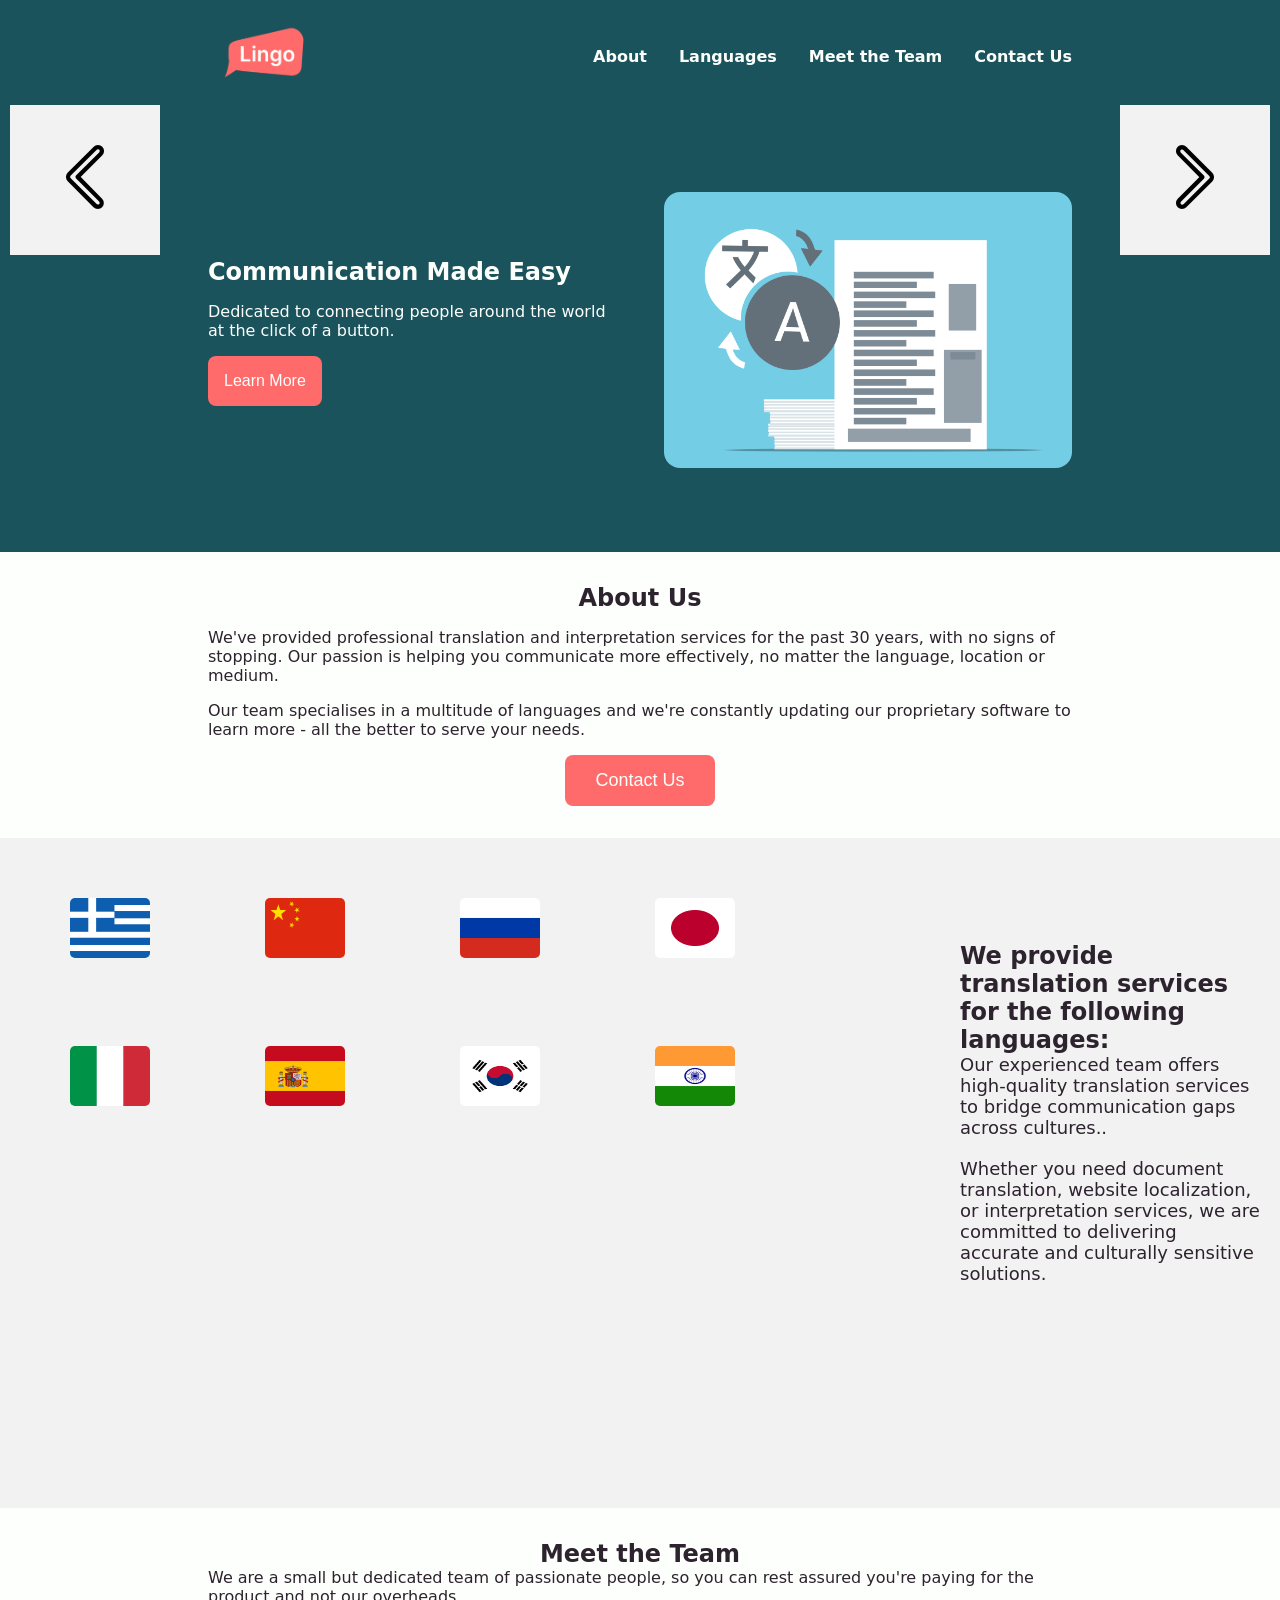
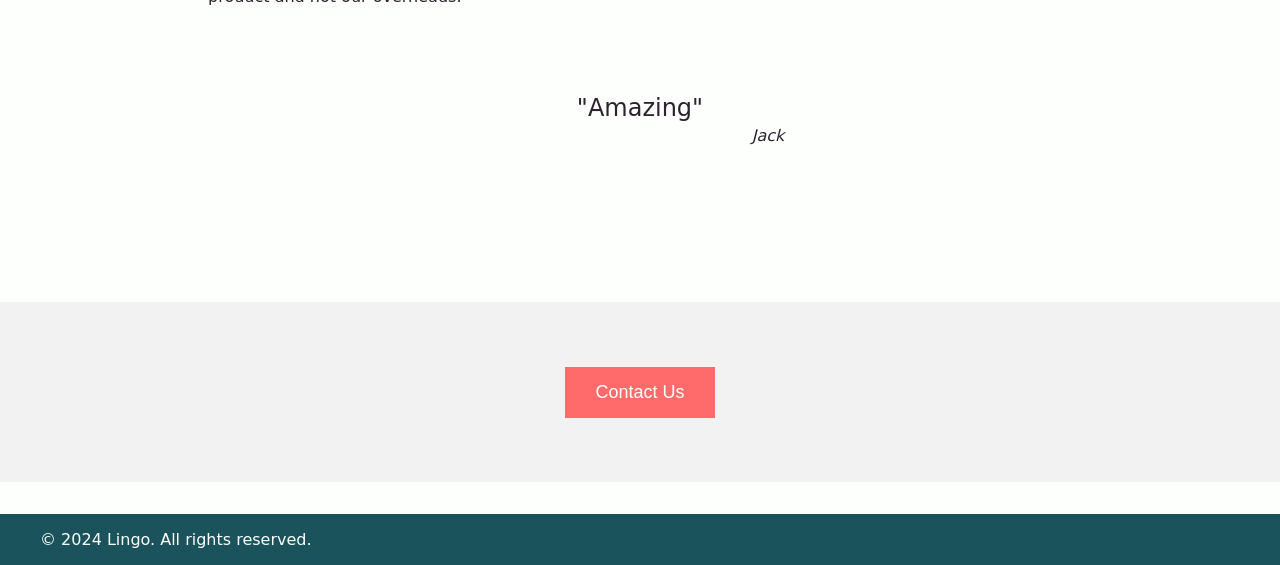
==== index.html @ baa0d7fd "Merge branch 'main' into PhoenixBranch" ====
<!DOCTYPE html>
<html lang="en">

<head>
    <meta charset="UTF-8">
    <meta name="viewport" content="width=device-width, initial-scale=1.0">
    <title>Lingo Translation Agency</title>
    <link rel="stylesheet" href="style.css">
    <link rel="icon" href="assets/favicon.ico">
    <!-- <link href="https://cdn.jsdelivr.net/npm/bootstrap@5.3.2/dist/css/bootstrap.min.css" rel="stylesheet" integrity="sha384-T3c6CoIi6uLrA9TneNEoa7RxnatzjcDSCmG1MXxSR1GAsXEV/Dwwykc2MPK8M2HN" crossorigin="anonymous"> -->
</head>

<body>
    <header class="green-bg">
        <div class="wrapper flex-row center space-between width-lg gap-sm">
            <h1><a href="#"><img src="assets/4.png" alt="Lingo Agency Logo" class="img-sm" aria-label="Home" /></a></h1>
            <nav class="flex row">
                <ul id="main-nav" class="flex-row gap-md" aria-expanded="false">
                    <li><a class="nav-link" href="#about">About</a></li>
                    <li><a class="nav-link" href="#langs">Languages</a></li>
                    <li><a class="nav-link" href="#team">Meet the Team</a></li>
                    <li><a class="nav-link" href="#contact">Contact Us</a></li>
                </ul>        
                <button id="nav-btn" class="btn square-btn" aria-label="Open/close navigation">
                    <span></span>
                    <span></span>
                    <span></span>
                </button>
            </nav>
        </div>
    </header>
    <main class="stack-lg">
        <section class="hero green-bg" id="hero">
            <div class="wrapper grid-row center width-lg gap-lg">
                <div class="col-one stack-md">
                    <h2>Communication Made Easy</h2>
                    <p class="width-sm">Dedicated to connecting people around the world at the click of a button.</p>
                    <button class="btn"><a href="#about">Learn More</a></button>
                </div>
                <div class="col-two">
                    <img src="assets/hero.jpg" alt="" class="width-sm" />
                </div>
            </div>
        </section>
        <section class="white-bg" id="about">
            <div class="wrapper center width-md stack-md">
                <h2 class="center-text">About Us</h2>
                <p>We've provided professional translation and interpretation services for the past 30 years, with no signs of stopping. Our passion is helping you communicate more effectively, no matter the language, location or medium.</p>
                <p>Our team specialises in a multitude of languages and we're constantly updating our proprietary software to learn more - all the better to serve your needs.</p>
                <button class="btn" id="contact-btn"><a href="#contact">Contact Us</a></button>
            </div>
        </section>
        <section id="langs" class="lgreen-bg">
            <div class= "flag-container">
                
                <div class="grid-container">
                    <figure class="grid-item">
                      <img src="assets/greece-flag-square-small.jpg" alt="Greek Flag" class="gallery_img">
                   
                    </figure>
              
                    <figure class="grid-item">
                      <img src="assets/china-flag-small.png" alt="Chinese Flag" class="gallery_img">
                     
                    </figure>
              
                    <figure class="grid-item">
                      <img src="assets/russia-flag-square-small.png" alt="Russian Flag" class="gallery_img">
                     
                    </figure>
              
                    <figure class="grid-item">
                      <img src="assets/japan-flag-square-small.jpg" alt="Japanese Flag" class="gallery_img">
                   
                    </figure>
              
                    <figure class="grid-item">
                      <img src="assets/italy-flag-square-small.jpg" alt="Italian Flag" class="gallery_img">
                      
                    </figure>
              
                    <figure class="grid-item">
                      <img src="assets/spain-flag-square-small.jpg" alt="Spanish Flag" class="gallery_img">
                     
                    </figure>
              
                    <figure class="grid-item">
                      <img src="assets/south-korea-flag-square-small.jpg" alt="South Korean Flag" class="gallery_img">
                  
                    </figure>
              
                    <figure class="grid-item">
                      <img src="assets/india-flag-square-small.jpg" alt="Indian Flag" class="gallery_img">
                     
                    </figure>
                  </div>
                  
                </div>
                <div class="header-text">
                    <h1>We provide translation services for the following languages:</h1>
                    <p class="gallery-text">Our experienced team offers high-quality translation services to bridge communication gaps across cultures..</p>
                    <p class="gallery-text"> Whether you need document translation, website localization, or interpretation services, we are committed to delivering accurate and culturally sensitive solutions.</p>
                  </div>
        </section>
        <section>
            <div class="wrapper center">
                <h2 class="center-text">Meet the Team</h2>
                <p>We are a small but dedicated team of passionate people, so you can rest assured you're paying for the product and not our overheads.</p>
                <div class="team-grid">
                    <div class="team-grid-item"></div>
                    <div class="team-grid-item"></div>
                </div>
            </div>
        </section>
        <section style="height: 200px;">
            <div id="testimonialCarousel" class="carousel slide">
                <div class="carousel-inner">
                    <div class="carousel-item active">
                      <blockquote class="blockquote center-quote stack-sm">
                        <p class="mb-0">"Amazing"</p>
                        <cite class="cite">Jack</cite>
                      </blockquote>
                    </div>
                    <div class="carousel-item">
                        <blockquote class="blockquote center-quote stack-sm">
                            <p class="mb-0">"Extravagent"</p>
                            <cite class="cite">Kate</cite>
                          </blockquote>
                    </div>
                    <div class="carousel-item">
                        <blockquote class="blockquote center-quote stack-sm">
                            <p class="mb-0">"Nice"</p>
                            <cite class="cite">Michael</cite>
                          </blockquote>
                    </div>
                  </div>
                  <button class="carousel-control carousel-control-prev" onclick="changeSlide(-1)">
                    <img src="/assets/left-arrow.png" alt="Previous" class="carousel-arrow">
                  </button>
                  <button class="carousel-control carousel-control-next" onclick="changeSlide(1)">
                    <img src="/assets/right-arrow.png" alt="Next" class="carousel-arrow">
                  </button>
                </div>
              </section>

              <section>
                <div id="contact-btn-container">
                    <!-- Contact Button -->
                    <button id="contact-btn" onclick="openContactModal()">Contact Us</button>
                </div>
                <div class="modal" id="contact-modal">
                    <div class="modal-content">
                        <span class="close-btn" onclick="closeContactModal()">&times;</span>
                        <h2>Contact Us</h2>
                        <form id="contactForm">
                            <label for="name">Name:</label>
                            <input type="text" id="name" name="name" required>
                
                            <label for="email">Email:</label>
                            <input type="email" id="email" name="email" required>
                
                            <label for="message">Message:</label>
                            <textarea id="message" name="message" rows="4" required></textarea>
                
                            <button type="submit">Submit</button>
                        </form>
                    </div>
                </div>
              </section>
              <footer>
                <div class="footer-content">
                  <p>&copy; 2024 Lingo. All rights reserved.</p>
      
                </div>
              </footer>
    </main>
    <script src="index.js"></script>
    <!-- <script src="https://cdn.jsdelivr.net/npm/bootstrap@5.3.2/dist/js/bootstrap.min.js" integrity="sha384-BBtl+eGJRgqQAUMxJ7pMwbEyER4l1g+O15P+16Ep7Q9Q+zqX6gSbd85u4mG4QzX+" crossorigin="anonymous"></script> -->
    <!-- <script src="https://cdn.jsdelivr.net/npm/bootstrap@4.0.0/dist/js/bootstrap.min.js" integrity="sha384-JZR6Spejh4U02d8jOt6vLEHfe/JQGiRRSQQxSfFWpi1MquVdAyjUar5+76PVCmYl" crossorigin="anonymous"></script> -->
    <script>
        $(document).ready(function () {
            $('[data-toggle="popover"]').popover({
                trigger: 'manual' // Set trigger to manual to control it with events
            });

            // Show popover on hover
            $('[data-toggle="popover"]').on('mouseenter', function () {
                $(this).popover('show');
            });

            // Hide popover on mouse leave
            $('[data-toggle="popover"]').on('mouseleave', function () {
                $(this).popover('hide');
            });
        });
    </script>
</body>

</html>
---- style.css ----
:root {
  /* Colours */
  --clr-neutral-100: #fdfffc;
  --clr-neutral-300: #c0d8dc;
  --clr-neutral-800: #1a535c;
  --clr-neutral-900: #2d232e;
  --clr-accent-300: #ff6b6b;
  --clr-accent-400: #ff5252;

  /* Font sizes */
  --fs-small: 0.9rem;
  --fs-regular: 1rem;
  --fs-medium: 1.5rem;
  --fs-large: 2rem;

  /* Font weights */
  --fw-light: 300;
  --fw-regular: 400;
  --fw-semi-bold: 600;
  --fw-bold: 700;
}

/* Utility Classes */

* {
  box-sizing: border-box;
  margin: 0;
  padding: 0;
}

a {
  text-decoration: none;
  color: inherit;
}

.flex-row {
  display: flex;
  align-items: center;
  flex-wrap: wrap;
}

.grid-row {
  display: grid;
  grid-template-columns: repeat(2, 1fr);
  grid-template-rows: repeat(1, 1fr);
  align-items: center;
}

.space-between {
  justify-content: space-between;
}

/* Colours */

.green-bg {
  background-color: var(--clr-neutral-800);
}

.lgreen-bg {
  background-color: var(--clr-neutral-300);
}

.white-bg {
  background-color: var(--clr-neutral-100);
}

/* Sizes */

.width-sm {
  max-width: 30rem;
}

.width-md {
  max-width: 60rem;
}

.width-lg {
  max-width: 90rem;
}

.img-sm {
  max-width: 7rem;
}

.stack-sm > * + * {
  margin-top: 0.5rem;
}

.stack-md > * + * {
  margin-top: 1rem;
}

.stack-lg > * + * {
  margin-top: 2rem;
}

.stack-xl > * + * {
  margin-top: 3rem;
}

.gap-sm {
  gap: 1rem;
}

.gap-md {
  gap: 2rem;
}

.gap-lg {
  gap: 3rem;
}

.center {
  max-width: 60rem;
  margin-left: auto;
  margin-right: auto;
}

.center-text {
  text-align: center;
}

/* Buttons */

.btn {
  background-color: var(--clr-accent-300);
  color: var(--clr-neutral-100);
  font-size: var(--fs-regular);
  padding: 1rem;
  text-align: center;
  vertical-align: middle;
  border-radius: 0.5rem;
  border: none;
  cursor: pointer;
  display: block;
}

.btn:hover {
  background-color: var(--clr-accent-400);
}

.square-btn {
  height: 2.25rem;
  aspect-ratio: 1;
  color: inherit;
  background-color: inherit;
  font-size: var(--fs-medium);
  border: transparent;
  border-radius: 0.5rem;
}

#contact-btn {
  margin-inline: auto;
  width: auto;
}

/* Headers */

h2 {
  font-size: var(--fs-medium);
  font-weight: var(--fw-semi-bold);
}

h3 {
  font-size: var(--fs-regular);
  font-weight: var(--fw-semi-bold);
}

/* Wrapper */

.wrapper {
  padding-inline: 3rem;
}

/* Main CSS */

body {
  background-color: var(--clr-neutral-100);
  color: var(--clr-neutral-900);
  font-family: "Inter", system-ui, sans-serif;
  width: 100%;
}

/* Header */

header {
  width: 100%;
  color: var(--clr-neutral-100);
  font-weight: var(--fw-semi-bold);
  font-size: var(--fs-regular);
  padding: 1.5rem;
}

ul {
  list-style: none;
}

.nav-link {
  color: var(--clr-neutral-100);
  text-decoration: none;
}

.nav-link:hover {
  padding-bottom: 0.5rem;
  border-bottom: solid 2px var(--clr-accent-300);
  transition: border-width 100ms linear;
}

/* Nav button styling */

#nav-btn {
  aspect-ratio: 1;
  float: right;
  position: relative;
  display: none;
}

#nav-btn:hover {
  background-color: var(--clr-accent-300);
}

#nav-btn span {
  height: 0.25rem;
  width: 1.5rem;
  background-color: var(--clr-neutral-100);
  border-radius: 25px;
  position: absolute;
  left: 50%;
  top: 50%;
  transform: translate(-50%, -50%);
  transition: 0.3s ease;
}

#nav-btn span:nth-child(1) {
  top: 25%;
}

#nav-btn span:nth-child(3) {
  top: 75%;
}

#nav-btn.active span:nth-child(1) {
  top: 50%;
  transform: translate(-50%, -50%) rotate(45deg);
}

#nav-btn.active span:nth-child(2) {
  display: none;
}

#nav-btn.active span:nth-child(3) {
  top: 50%;
  transform: translate(-50%, -50%) rotate(-45deg);
}

@media (max-width: 625px) {
  #nav-btn {
    display: block;
  }

  #main-nav {
    position: absolute;
    width: 100%;
    right: 0;
    top: 0;
    background-color: var(--clr-accent-300);
    padding: 1rem;
    transition: 0.3s ease;
    display: none;
  }

  #nav-links:hover {
    border-bottom: solid 2px var(--clr-neutral-800);
  }

  #main-nav.active {
    display: flex;
    flex-direction: column;
  }
}

/* Hero section */

.hero {
  background-color: var(--clr-neutral-800);
  padding: 5rem;
  align-items: center;
  justify-content: center;
  color: var(--clr-neutral-100);
  font-size: var(--fs-regular);
}

.hero p {
  font-size: var(--fs-regular);
  font-weight: var(--fw-regular);
}

.hero img {
  border-radius: 1rem;
  width: 100%;
  max-width: 60rem;
  min-width: 15rem;
}

@media screen and (max-width: 600px) {
  .hero {
    padding: 2rem;
  }

  .grid-row {
    grid-template-columns: repeat(1, 1fr);
    grid-template-rows: repeat(2, 1fr);
  }
}

/* Languages section */

.flag-container {
  background-color: #f2f2f2;
  //display: flex;
  justify-content: center;
  height: 70vh;
  width: 100%;
  padding: 20px;
}

.grid-container {
  display: grid;
  grid-template-columns: repeat(4, 1fr);
  grid-template-rows: repeat(2, 10vw);
  grid-gap: 20px;
  padding: 20px;
  max-width: 800px;
  width: 100%;
  //margin-top: 0px;
}
.grid-item {
  display: flex; /* new */

  justify-content: center;
  height: 100px;
  aspect-ratio: 1;
}
.popover {
  font-size: 24px;
  line-height: 36px;
  text-decoration: none;
  text-color: black;
  color: rgba(255, 255, 255, 88%);
  text-align: center;
  padding: 5px 0;
  cursor: pointer;
  margin: 0;
  padding: 10px 1em;
  background: white;
  border-radius: 8px;
  max-width: 300px; /* Set maximum width for the popover */
}

@media (max-width: 950px) {
  .grid-container {
    grid-template-columns: 1fr 1fr; /* Two columns for small screens */
    grid-template-rows: repeat(
      8,
      100px
    ); /* Set fixed height for small screens */
  }
}

.carousel-control-prev,
.carousel-control-next {
  height: 150px;
  width: 150px;
}

.center-quote {
  display: flex;
  justify-content: center;
  margin-top: 20px; /* Add margin to move the quotes down */
}

.carousel-control {
  position: absolute;
  top: 20%;
  transform: translateY(-50%);
  font-size: 24px;
  background: white; /* Set the background color to black */
  color: black; /* Set the text color to white */
  border: none;
  cursor: pointer;
  background: #f2f2f2;
}

.carousel-control-prev {
  left: 10px;
}

.carousel-control-next {
  right: 10px;
}

.carousel-inner {
  display: flex;
  transition: transform 0.5s ease-in-out;
}

.carousel-item {
  min-width: 100%;
  box-sizing: border-box;
}

#langs {
  display: flex;
  justify-content: space-between;
  align-items: center;
  padding: 20px;
  background-color: #f2f2f2;
}
.gallery-text {
  font-size: 18px; /* Adjust the font size for the new class */
  margin-bottom: 20px;
}
.grid-item img {
  width: 80px; /* Adjust the width of the flags */
  height: 60px; /* Adjust the height of the flags */
  margin-bottom: 5px;
  border-radius: 5px; /* Optional: Add border-radius for rounded corners */
}

.flag-label {
  margin-top: 20px;
  margin-left: 5px; /* Adjust the margin-top value as needed */
  display: block; /* Ensure each label is on a new line */
}
.header-text {
  max-width: 300px; /* Adjust the width as needed */
  margin-bottom: 100px;
}
.blockquote {
  font-size: 24px;
  line-height: 36px;
  position: relative;
}

.cite {
  position: absolute;
  top: 20px; /* Adjust the margin or spacing as needed */
  left: 60%;
  transform: translateX(-50%);
  font-size: 16px; /* Adjust the font size for the cite */
}

#contact-btn-container {
  display: flex;
  justify-content: center;
  align-items: center;
  height: 20vh; /* Adjust this to your preferred height */
  background: #f2f2f2;
}

#contact-btn {
  background-color: #ff6b6b;
  color: #fdfffc;
  padding: 15px 30px;
  font-size: 18px;
  border: none;
  cursor: pointer;
}

/* Modal Styles */
#contact-btn {
  background-color: #ff6b6b;
  color: #fdfffc;
  padding: 15px 30px;
  font-size: 18px;
  border: none;
  cursor: pointer;
}

/* Modal Styles */
#contact-modal {
  display: none;
  position: fixed;
  top: 0;
  left: 0;
  width: 100%;
  height: 100%;
  background-color: rgba(0, 0, 0, 0.5);
  justify-content: center;
  align-items: center;
}

#modal-content {
  background-color: #fdfffc;
  padding: 20px;
  border-radius: 10px;
  text-align: center;
}

#close-modal {
  position: absolute;
  top: 10px;
  right: 10px;
  cursor: pointer;
  font-size: 24px; /* Adjust the font size for a larger button */
  padding: 10px; /* Adjust the padding for a larger button */
  background: white; /* Remove any background color */
  border: none; /* Remove any border */
  color: #2d232e; /* Set the text color */
}

#contact-btn {
  background-color: #ff6b6b;
  color: #fdfffc;
  padding: 15px 30px;
  font-size: 18px;
  border: none;
  cursor: pointer;
}

footer {
  background-color: var(--clr-neutral-800);
  color: var(--clr-neutral-100);
  padding: 1rem;
  text-align: center;
}

.footer-content {
  max-width: 1200px;
  margin: 0 auto;
  display: flex;
  justify-content: space-between;
  align-items: center;
}

.social-icons img {
  width: 30px;
  height: 30px;
  margin: 0 5px;
}
/* Meet the Team section */

.team-grid {
  display: grid;
  grid-template-columns: repeat(2, 1fr);
  text-align: center;
  vertical-align: center;
  padding: 1rem;
}

.team-grid img {
  border: 2px solid var(--clr-neutral-100);
}

.team-grid-item {
  background-color: var(--clr-accent-300);
}
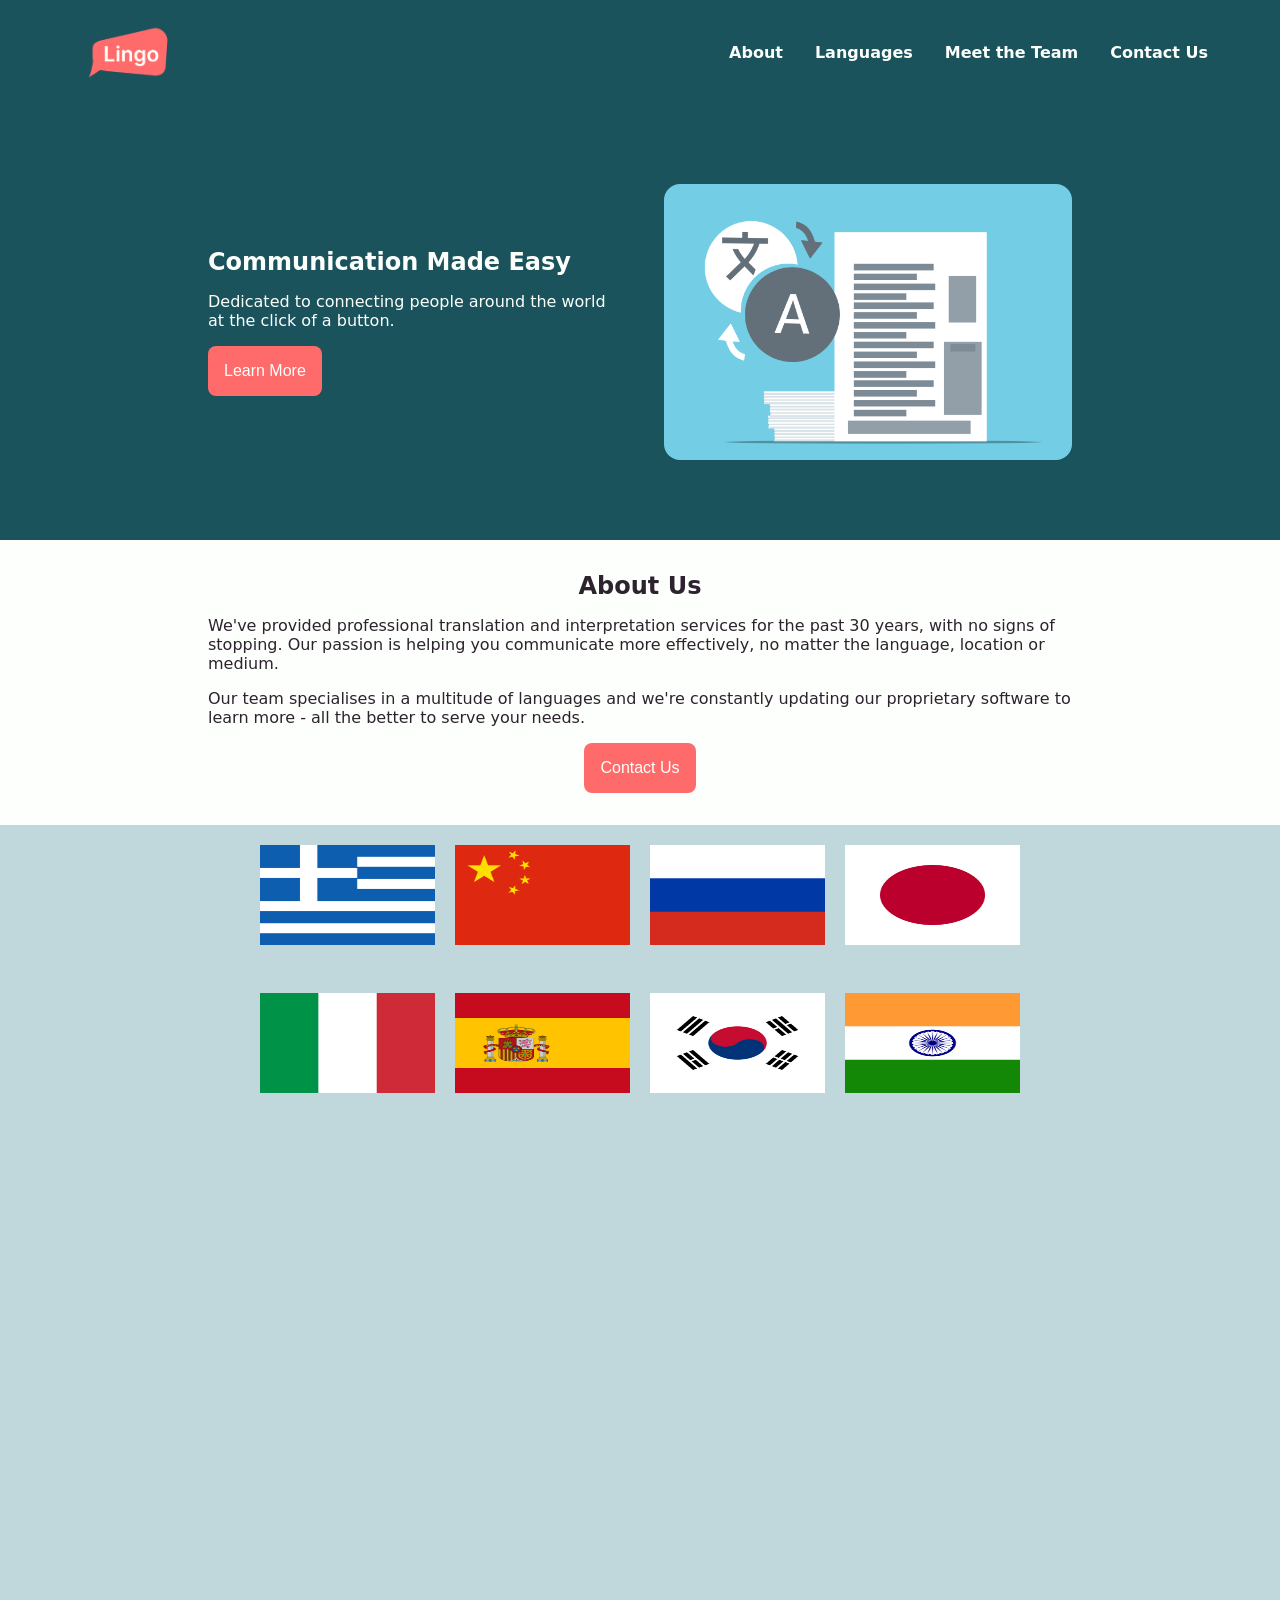
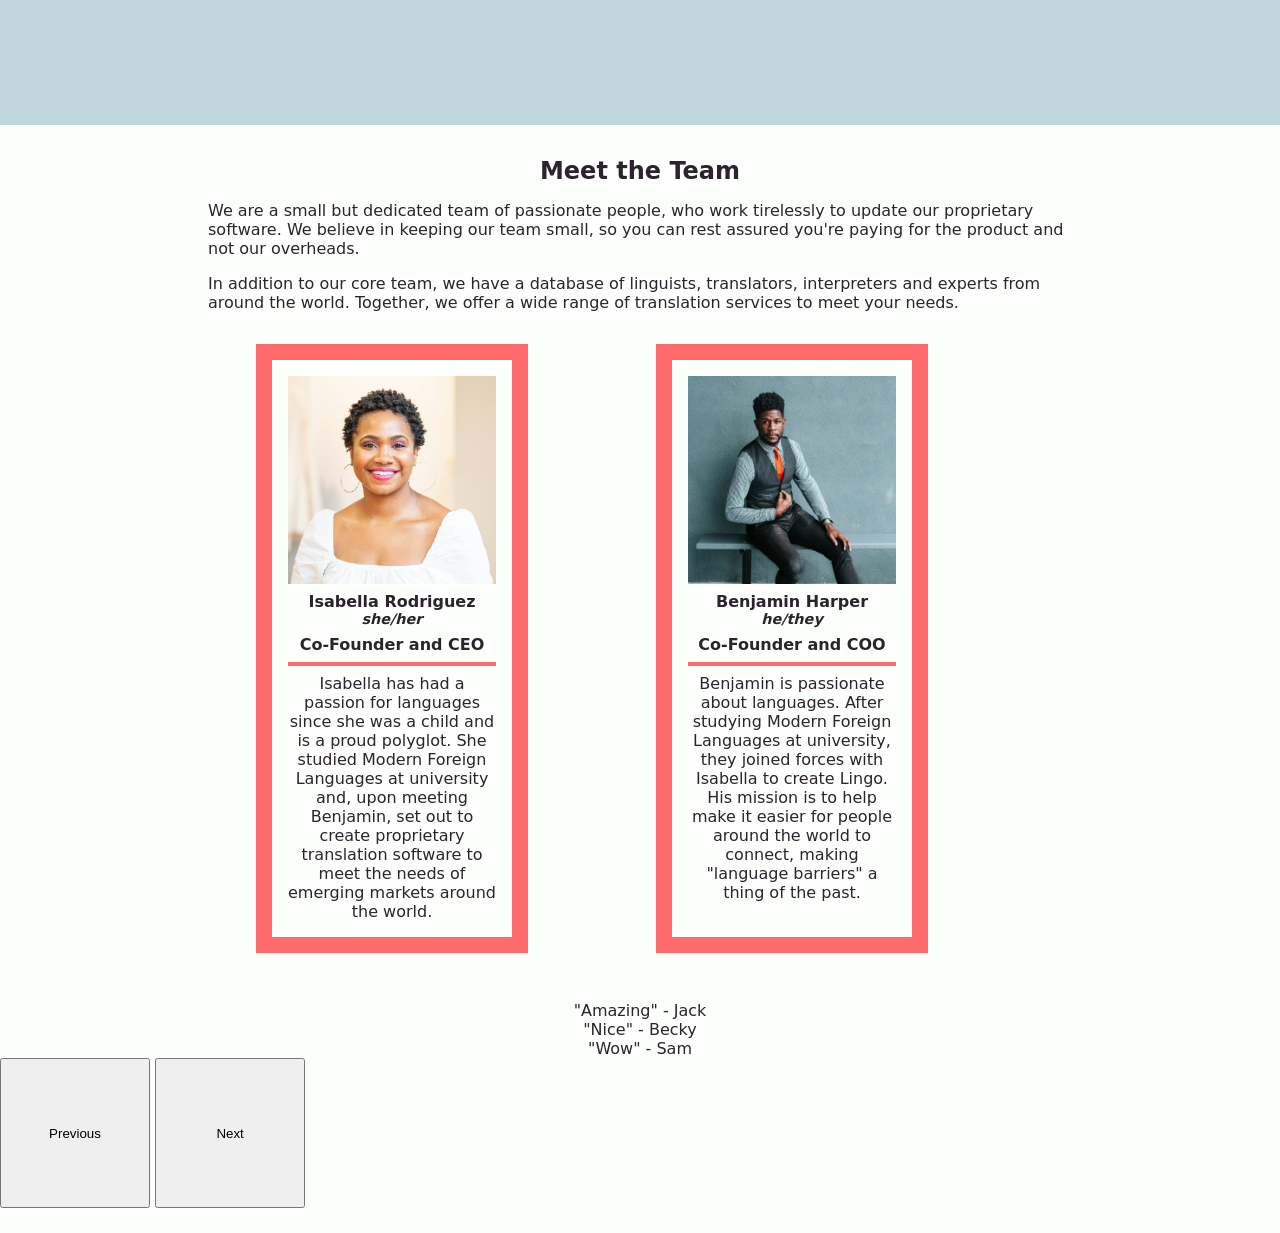
==== commit 408d80e6: "Merge pull request #9 from fac30/halimah-branch Updated team section and widths" ====
--- a/index.html
+++ b/index.html
@@ -31,9 +31,9 @@
     </header>
     <main class="stack-lg">
         <section class="hero green-bg" id="hero">
-            <div class="wrapper grid-row center width-lg gap-lg">
+            <div class="wrapper grid-row center gap-lg">
                 <div class="col-one stack-md">
-                    <h2>Communication Made Easy</h2>
+                    <h2 tabindex="0">Communication Made Easy</h2>
                     <p class="width-sm">Dedicated to connecting people around the world at the click of a button.</p>
                     <button class="btn"><a href="#about">Learn More</a></button>
                 </div>
@@ -43,8 +43,8 @@
             </div>
         </section>
         <section class="white-bg" id="about">
-            <div class="wrapper center width-md stack-md">
-                <h2 class="center-text">About Us</h2>
+            <div class="wrapper center stack-md">
+                <h2 tabindex="0" class="center-text">About Us</h2>
                 <p>We've provided professional translation and interpretation services for the past 30 years, with no signs of stopping. Our passion is helping you communicate more effectively, no matter the language, location or medium.</p>
                 <p>Our team specialises in a multitude of languages and we're constantly updating our proprietary software to learn more - all the better to serve your needs.</p>
                 <button class="btn" id="contact-btn"><a href="#contact">Contact Us</a></button>
@@ -52,63 +52,62 @@
         </section>
         <section id="langs" class="lgreen-bg">
             <div class= "flag-container">
-                
                 <div class="grid-container">
                     <figure class="grid-item">
-                      <img src="assets/greece-flag-square-small.jpg" alt="Greek Flag" class="gallery_img">
-                   
+                        <img src="assets/greece-flag-square-small.jpg" width="125" height="100" alt="Greek Flag" class="gallery_img" data-toggle="popover" title="Greece" data-content="Greece is known for its ancient history and is often referred to as the cradle of Western civilization. It's famous for its mythology, philosophy, and contributions to art and science.">
                     </figure>
-              
+                    
                     <figure class="grid-item">
-                      <img src="assets/china-flag-small.png" alt="Chinese Flag" class="gallery_img">
-                     
+                        <img src="assets/china-flag-small.png" width="125" height="100" alt="Chinese Flag" class="gallery_img" data-toggle="popover" title="China" data-content="China is the world's most populous country and has a rich cultural heritage. It's known for the Great Wall, the Terracotta Army, and contributions to various fields such as philosophy, medicine, and technology.">
                     </figure>
-              
+                    
                     <figure class="grid-item">
-                      <img src="assets/russia-flag-square-small.png" alt="Russian Flag" class="gallery_img">
-                     
+                        <img src="assets/russia-flag-square-small.png" width="125" height="100" alt="Russian Flag" class="gallery_img" data-toggle="popover" title="Russia" data-content="Russia is the largest country in the world, spanning Eastern Europe and Northern Asia. It has a diverse landscape, rich literature, and is known for achievements in space exploration.">
                     </figure>
-              
+                    
                     <figure class="grid-item">
-                      <img src="assets/japan-flag-square-small.jpg" alt="Japanese Flag" class="gallery_img">
-                   
+                        <img src="assets/japan-flag-square-small.jpg" width="125" height="100" alt="Japanese Flag" class="gallery_img" data-toggle="popover" title="Japan" data-content="Japan is a country with a unique blend of traditional and modern elements. It's famous for its cherry blossoms, sushi, advanced technology, and contributions to anime and video games.">
                     </figure>
-              
+                    
                     <figure class="grid-item">
-                      <img src="assets/italy-flag-square-small.jpg" alt="Italian Flag" class="gallery_img">
-                      
+                        <img src="assets/italy-flag-square-small.jpg" width="125" height="100" alt="Italian Flag" class="gallery_img" data-toggle="popover" title="Italy" data-content="Italy is renowned for its art, architecture, and cuisine. It's home to famous landmarks like the Colosseum, the Vatican City, and has a rich history of influential artists and thinkers.">
                     </figure>
-              
+                    
                     <figure class="grid-item">
-                      <img src="assets/spain-flag-square-small.jpg" alt="Spanish Flag" class="gallery_img">
-                     
+                        <img src="assets/spain-flag-square-small.jpg" width="125" height="100" alt="Spanish Flag" class="gallery_img" data-toggle="popover" title="Spain" data-content="Spain is known for its vibrant culture, flamenco music and dance, bullfighting, and beautiful beaches. It has a diverse geography and is famous for architectural wonders like Sagrada Familia in Barcelona.">
                     </figure>
-              
+                    
                     <figure class="grid-item">
-                      <img src="assets/south-korea-flag-square-small.jpg" alt="South Korean Flag" class="gallery_img">
-                  
+                        <img src="assets/south-korea-flag-square-small.jpg" width="125" height="100" alt="South Korean Flag" class="gallery_img" data-toggle="popover" title="South Korea" data-content="South Korea is a country known for its technological advancements, K-pop music, and traditional cultural heritage. It has a dynamic blend of modern and ancient influences.">
                     </figure>
-              
+                    
                     <figure class="grid-item">
-                      <img src="assets/india-flag-square-small.jpg" alt="Indian Flag" class="gallery_img">
-                     
+                        <img src="assets/india-flag-square-small.jpg" width="125" height="100" alt="Indian Flag" class="gallery_img" data-toggle="popover" title="India" data-content="India is a diverse and culturally rich country known for its ancient history, spirituality, and contributions to mathematics and science. It is home to the Taj Mahal and a variety of cuisines.">
                     </figure>
+                    
                   </div>
-                  
                 </div>
-                <div class="header-text">
-                    <h1>We provide translation services for the following languages:</h1>
-                    <p class="gallery-text">Our experienced team offers high-quality translation services to bridge communication gaps across cultures..</p>
-                    <p class="gallery-text"> Whether you need document translation, website localization, or interpretation services, we are committed to delivering accurate and culturally sensitive solutions.</p>
-                  </div>
         </section>
-        <section>
-            <div class="wrapper center">
-                <h2 class="center-text">Meet the Team</h2>
-                <p>We are a small but dedicated team of passionate people, so you can rest assured you're paying for the product and not our overheads.</p>
-                <div class="team-grid">
-                    <div class="team-grid-item"></div>
-                    <div class="team-grid-item"></div>
+        <section id="team" class="white-bg">
+            <div class="wrapper center stack-md">
+                <h2 tabindex="0" class="center-text">Meet the Team</h2>
+                <p>We are a small but dedicated team of passionate people, who work tirelessly to update our proprietary software. We believe in keeping our team small, so you can rest assured you're paying for the product and not our overheads.</p>
+                <p>In addition to our core team, we have a database of linguists, translators, interpreters and experts from around the world. Together, we offer a wide range of translation services to meet your needs.</p>
+                <div class="team-grid center width-sm gap-md">
+                    <div class="team-grid-item stack-sm">
+                        <img src="assets/Isabella-alex-starnes-unsplash.jpg" class="width-xs" alt="A smiling black woman with short hair, wearing a white blouse">
+                        <h3 tabindex="0" class="name">Isabella Rodriguez <span class="pronouns" aria-label="pronouns">she/her</span></h3>
+                        <p class="title">Co-Founder and CEO</p>
+                        <hr></hr>
+                        <p class="desc" id="desc-1">Isabella has had a passion for languages since she was a child and is a proud polyglot. She studied Modern Foreign Languages at university and, upon meeting Benjamin, set out to create proprietary translation software to meet the needs of emerging markets around the world.</p>
+                    </div>
+                    <div class="team-grid-item stack-sm">
+                        <img src="assets/Benjamin-tyler-nix-unsplash.jpg" class="width-xs" alt="A black man dressed smartly in a vest with an orange tie, stares pensively">
+                        <h3 tabindex="0" class="name">Benjamin Harper <span class="pronouns" aria-label="pronouns">he/they</span></h3>
+                        <p class="title">Co-Founder and COO</p>
+                        <hr></hr>
+                        <p class="desc" id="desc-2">Benjamin is passionate about languages. After studying Modern Foreign Languages at university, they joined forces with Isabella to create Lingo. His mission is to help make it easier for people around the world to connect, making "language barriers" a thing of the past.</p>
+                    </div>
                 </div>
             </div>
         </section>
@@ -116,65 +115,45 @@
             <div id="testimonialCarousel" class="carousel slide">
                 <div class="carousel-inner">
                     <div class="carousel-item active">
-                      <blockquote class="blockquote center-quote stack-sm">
-                        <p class="mb-0">"Amazing"</p>
-                        <cite class="cite">Jack</cite>
-                      </blockquote>
+                        <blockquote class="blockquote">
+                            <p class="mb-0 center-quote">"Amazing" - Jack</p>
+                            
+                        </blockquote>
                     </div>
                     <div class="carousel-item">
-                        <blockquote class="blockquote center-quote stack-sm">
-                            <p class="mb-0">"Extravagent"</p>
-                            <cite class="cite">Kate</cite>
-                          </blockquote>
+                        <blockquote class="blockquote center-quote">
+                            <p class="mb-0">"Nice" - Becky</p>
+                            
+                        </blockquote>
                     </div>
                     <div class="carousel-item">
-                        <blockquote class="blockquote center-quote stack-sm">
-                            <p class="mb-0">"Nice"</p>
-                            <cite class="cite">Michael</cite>
-                          </blockquote>
-                    </div>
-                  </div>
-                  <button class="carousel-control carousel-control-prev" onclick="changeSlide(-1)">
-                    <img src="/assets/left-arrow.png" alt="Previous" class="carousel-arrow">
-                  </button>
-                  <button class="carousel-control carousel-control-next" onclick="changeSlide(1)">
-                    <img src="/assets/right-arrow.png" alt="Next" class="carousel-arrow">
-                  </button>
-                </div>
-              </section>
-
-              <section>
-                <div id="contact-btn-container">
-                    <!-- Contact Button -->
-                    <button id="contact-btn" onclick="openContactModal()">Contact Us</button>
-                </div>
-                <div class="modal" id="contact-modal">
-                    <div class="modal-content">
-                        <span class="close-btn" onclick="closeContactModal()">&times;</span>
-                        <h2>Contact Us</h2>
-                        <form id="contactForm">
-                            <label for="name">Name:</label>
-                            <input type="text" id="name" name="name" required>
-                
-                            <label for="email">Email:</label>
-                            <input type="email" id="email" name="email" required>
-                
-                            <label for="message">Message:</label>
-                            <textarea id="message" name="message" rows="4" required></textarea>
-                
-                            <button type="submit">Submit</button>
-                        </form>
+                        <blockquote class="blockquote center-quote">
+                            <p class="mb-0">"Wow" - Sam</p>
+                            
+                        </blockquote>
                     </div>
                 </div>
-              </section>
-              <footer>
-                <div class="footer-content">
-                  <p>&copy; 2024 Lingo. All rights reserved.</p>
-      
-                </div>
-              </footer>
+                <button class="carousel-control-prev" type="button" data-bs-target="#testimonialCarousel" data-bs-slide="prev">
+                    <span class="carousel-control-prev-icon" aria-hidden="true"></span>
+                    <span class="visually-hidden">Previous</span>
+                </button>
+                <button class="carousel-control-next" type="button" data-bs-target="#testimonialCarousel" data-bs-slide="next">
+                    <span class="carousel-control-next-icon" aria-hidden="true"></span>
+                    <span class="visually-hidden">Next</span>
+                </button>
+            </div>
+        </section>
+        <section id="contact">
+            <!-- Contact Us -->
+        </section>
+        <footer>
+
+        </footer>
     </main>
     <script src="index.js"></script>
+    <script src="https://cdn.jsdelivr.net/npm/bootstrap@5.3.2/dist/js/bootstrap.bundle.min.js" integrity="sha384-C6RzsynM9kWDrMNeT87bh95OGNyZPhcTNXj1NW7RuBCsyN/o0jlpcV8Qyq46cDfL" crossorigin="anonymous"></script>
+    <script src="https://code.jquery.com/jquery-3.2.1.slim.min.js" integrity="sha384-KJ3o2DKtIkvYIK3UENzmM7KCkRr/rE9/Qpg6aAZGJwFDMVNA/GpGFF93hXpG5KkN" crossorigin="anonymous"></script>
+    <script src="https://cdn.jsdelivr.net/npm/popper.js@1.12.9/dist/umd/popper.min.js" integrity="sha384-ApNbgh9B+Y1QKtv3Rn7W3mgPxhU9K/ScQsAP7hUibX39j7fakFPskvXusvfa0b4Q" crossorigin="anonymous"></script>
     <!-- <script src="https://cdn.jsdelivr.net/npm/bootstrap@5.3.2/dist/js/bootstrap.min.js" integrity="sha384-BBtl+eGJRgqQAUMxJ7pMwbEyER4l1g+O15P+16Ep7Q9Q+zqX6gSbd85u4mG4QzX+" crossorigin="anonymous"></script> -->
     <!-- <script src="https://cdn.jsdelivr.net/npm/bootstrap@4.0.0/dist/js/bootstrap.min.js" integrity="sha384-JZR6Spejh4U02d8jOt6vLEHfe/JQGiRRSQQxSfFWpi1MquVdAyjUar5+76PVCmYl" crossorigin="anonymous"></script> -->
     <script>
--- a/style.css
+++ b/style.css
@@ -1,10 +1,10 @@
 :root {
   /* Colours */
-  --clr-neutral-100: #fdfffc;
-  --clr-neutral-300: #c0d8dc;
-  --clr-neutral-800: #1a535c;
-  --clr-neutral-900: #2d232e;
-  --clr-accent-300: #ff6b6b;
+  --clr-neutral-100: #FDFFFC;
+  --clr-neutral-300: #C0D8DC;
+  --clr-neutral-800: #1A535C;
+  --clr-neutral-900: #2D232E;
+  --clr-accent-300: #FF6B6B;
   --clr-accent-400: #ff5252;
 
   /* Font sizes */
@@ -12,7 +12,7 @@
   --fs-regular: 1rem;
   --fs-medium: 1.5rem;
   --fs-large: 2rem;
-
+  
   /* Font weights */
   --fw-light: 300;
   --fw-regular: 400;
@@ -33,6 +33,11 @@
   color: inherit;
 }
 
+img {
+  display: block;
+  width: 100%;
+}
+
 .flex-row {
   display: flex;
   align-items: center;
@@ -66,54 +71,62 @@
 
 /* Sizes */
 
-.width-sm {
-  max-width: 30rem;
-}
-
-.width-md {
-  max-width: 60rem;
-}
-
-.width-lg {
-  max-width: 90rem;
-}
-
-.img-sm {
-  max-width: 7rem;
-}
-
-.stack-sm > * + * {
-  margin-top: 0.5rem;
-}
-
-.stack-md > * + * {
-  margin-top: 1rem;
-}
-
-.stack-lg > * + * {
-  margin-top: 2rem;
-}
-
-.stack-xl > * + * {
-  margin-top: 3rem;
-}
-
-.gap-sm {
-  gap: 1rem;
-}
-
-.gap-md {
-  gap: 2rem;
-}
-
-.gap-lg {
-  gap: 3rem;
-}
-
 .center {
   max-width: 60rem;
   margin-left: auto;
   margin-right: auto;
+}
+
+.width-xs {
+  max-width: 30rem;
+}
+
+.width-sm {
+  max-width: 50rem;
+}
+
+.width-md {
+  max-width: 70rem;
+}
+
+.width-lg {
+  max-width: 90rem;
+}
+
+.img-sm {
+  max-width: 7rem;
+}
+
+.img-md {
+  max-width: 17rem;
+}
+
+.stack-sm > * + * {
+  margin-top: 0.5rem;
+}
+
+.stack-md > * + * {
+  margin-top: 1rem;
+}
+
+.stack-lg > * + * {
+  margin-top: 2rem;
+}
+
+.stack-xl > * + * {
+  margin-top: 3rem;
+}
+
+.gap-sm {
+  gap: 1rem;
+}
+
+.gap-md {
+  gap: 2rem;
+}
+
+.gap-lg {
+  gap: 3rem;
 }
 
 .center-text {
@@ -128,7 +141,6 @@
   font-size: var(--fs-regular);
   padding: 1rem;
   text-align: center;
-  vertical-align: middle;
   border-radius: 0.5rem;
   border: none;
   cursor: pointer;
@@ -149,7 +161,8 @@
   border-radius: 0.5rem;
 }
 
-#contact-btn {
+#contact-btn,
+.read-more {
   margin-inline: auto;
   width: auto;
 }
@@ -177,7 +190,7 @@
 body {
   background-color: var(--clr-neutral-100);
   color: var(--clr-neutral-900);
-  font-family: "Inter", system-ui, sans-serif;
+  font-family: 'Inter', system-ui, sans-serif;
   width: 100%;
 }
 
@@ -228,7 +241,7 @@
   left: 50%;
   top: 50%;
   transform: translate(-50%, -50%);
-  transition: 0.3s ease;
+  transition: .3s ease;
 }
 
 #nav-btn span:nth-child(1) {
@@ -253,29 +266,29 @@
   transform: translate(-50%, -50%) rotate(-45deg);
 }
 
-@media (max-width: 625px) {
+@media (max-width: 680px) {
   #nav-btn {
-    display: block;
+      display: block;
   }
 
   #main-nav {
-    position: absolute;
-    width: 100%;
-    right: 0;
-    top: 0;
-    background-color: var(--clr-accent-300);
-    padding: 1rem;
-    transition: 0.3s ease;
-    display: none;
+      position: absolute;
+      width: 100%;
+      right: 0;
+      top: 0;
+      background-color: var(--clr-accent-300);
+      padding: 1rem;
+      transition: .3s ease;
+      display: none;
   }
 
   #nav-links:hover {
-    border-bottom: solid 2px var(--clr-neutral-800);
+      border-bottom: solid 2px var(--clr-neutral-800);
   }
 
   #main-nav.active {
-    display: flex;
-    flex-direction: column;
+      display: flex;
+      flex-direction: column;
   }
 }
 
@@ -302,26 +315,24 @@
   min-width: 15rem;
 }
 
-@media screen and (max-width: 600px) {
+@media screen and (max-width: 680px) {
   .hero {
     padding: 2rem;
   }
 
   .grid-row {
-    grid-template-columns: repeat(1, 1fr);
-    grid-template-rows: repeat(2, 1fr);
+      grid-template-columns: repeat(1, 1fr);
+      grid-template-rows: repeat(2, 1fr);
   }
 }
 
 /* Languages section */
 
 .flag-container {
-  background-color: #f2f2f2;
-  //display: flex;
+  display: flex;
   justify-content: center;
-  height: 70vh;
-  width: 100%;
-  padding: 20px;
+  
+  height: 100vh;
 }
 
 .grid-container {
@@ -332,14 +343,12 @@
   padding: 20px;
   max-width: 800px;
   width: 100%;
-  //margin-top: 0px;
 }
 .grid-item {
   display: flex; /* new */
 
   justify-content: center;
   height: 100px;
-  aspect-ratio: 1;
 }
 .popover {
   font-size: 24px;
@@ -369,189 +378,71 @@
 
 .carousel-control-prev,
 .carousel-control-next {
-  height: 150px;
-  width: 150px;
-}
-
-.center-quote {
+    height: 150px; 
+    width: 150px;  
+}
+
+
+.flag-container {
   display: flex;
   justify-content: center;
-  margin-top: 20px; /* Add margin to move the quotes down */
-}
-
-.carousel-control {
-  position: absolute;
-  top: 20%;
-  transform: translateY(-50%);
-  font-size: 24px;
-  background: white; /* Set the background color to black */
-  color: black; /* Set the text color to white */
-  border: none;
-  cursor: pointer;
-  background: #f2f2f2;
-}
-
-.carousel-control-prev {
-  left: 10px;
-}
-
-.carousel-control-next {
-  right: 10px;
-}
-
-.carousel-inner {
+  
+  height: 100vh;
+}
+
+.center-quote{
   display: flex;
-  transition: transform 0.5s ease-in-out;
-}
-
-.carousel-item {
-  min-width: 100%;
-  box-sizing: border-box;
-}
-
-#langs {
-  display: flex;
-  justify-content: space-between;
-  align-items: center;
-  padding: 20px;
-  background-color: #f2f2f2;
-}
-.gallery-text {
-  font-size: 18px; /* Adjust the font size for the new class */
-  margin-bottom: 20px;
-}
-.grid-item img {
-  width: 80px; /* Adjust the width of the flags */
-  height: 60px; /* Adjust the height of the flags */
-  margin-bottom: 5px;
-  border-radius: 5px; /* Optional: Add border-radius for rounded corners */
-}
-
-.flag-label {
-  margin-top: 20px;
-  margin-left: 5px; /* Adjust the margin-top value as needed */
-  display: block; /* Ensure each label is on a new line */
-}
-.header-text {
-  max-width: 300px; /* Adjust the width as needed */
-  margin-bottom: 100px;
-}
-.blockquote {
-  font-size: 24px;
-  line-height: 36px;
-  position: relative;
-}
-
-.cite {
-  position: absolute;
-  top: 20px; /* Adjust the margin or spacing as needed */
-  left: 60%;
-  transform: translateX(-50%);
-  font-size: 16px; /* Adjust the font size for the cite */
-}
-
-#contact-btn-container {
-  display: flex;
-  justify-content: center;
-  align-items: center;
-  height: 20vh; /* Adjust this to your preferred height */
-  background: #f2f2f2;
-}
-
-#contact-btn {
-  background-color: #ff6b6b;
-  color: #fdfffc;
-  padding: 15px 30px;
-  font-size: 18px;
-  border: none;
-  cursor: pointer;
-}
-
-/* Modal Styles */
-#contact-btn {
-  background-color: #ff6b6b;
-  color: #fdfffc;
-  padding: 15px 30px;
-  font-size: 18px;
-  border: none;
-  cursor: pointer;
-}
-
-/* Modal Styles */
-#contact-modal {
-  display: none;
-  position: fixed;
-  top: 0;
-  left: 0;
-  width: 100%;
-  height: 100%;
-  background-color: rgba(0, 0, 0, 0.5);
-  justify-content: center;
-  align-items: center;
-}
-
-#modal-content {
-  background-color: #fdfffc;
-  padding: 20px;
-  border-radius: 10px;
-  text-align: center;
-}
-
-#close-modal {
-  position: absolute;
-  top: 10px;
-  right: 10px;
-  cursor: pointer;
-  font-size: 24px; /* Adjust the font size for a larger button */
-  padding: 10px; /* Adjust the padding for a larger button */
-  background: white; /* Remove any background color */
-  border: none; /* Remove any border */
-  color: #2d232e; /* Set the text color */
-}
-
-#contact-btn {
-  background-color: #ff6b6b;
-  color: #fdfffc;
-  padding: 15px 30px;
-  font-size: 18px;
-  border: none;
-  cursor: pointer;
-}
-
-footer {
-  background-color: var(--clr-neutral-800);
-  color: var(--clr-neutral-100);
-  padding: 1rem;
-  text-align: center;
-}
-
-.footer-content {
-  max-width: 1200px;
-  margin: 0 auto;
-  display: flex;
-  justify-content: space-between;
-  align-items: center;
-}
-
-.social-icons img {
-  width: 30px;
-  height: 30px;
-  margin: 0 5px;
-}
+  justify-content: center; 
+}
+
 /* Meet the Team section */
 
 .team-grid {
+  --_team-grid-item-width: 17rem;
   display: grid;
   grid-template-columns: repeat(2, 1fr);
   text-align: center;
-  vertical-align: center;
   padding: 1rem;
 }
 
-.team-grid img {
-  border: 2px solid var(--clr-neutral-100);
-}
-
 .team-grid-item {
-  background-color: var(--clr-accent-300);
-}
+  border: 1rem solid var(--clr-accent-300);
+  background-color: var(--clr-accent-100);
+  padding: 1rem;
+  max-width: var(--_team-grid-item-width);
+}
+
+.pronouns {
+  display: block;
+  font-style: italic;
+  font-size: var(--fs-small);
+}
+
+.name {
+  font-weight: var(--fw-bold);
+}
+
+.title {
+  font-weight: var(--fw-semi-bold);
+}
+
+.read-more {
+  color: var(--clr-neutral-900);
+  background-color: var(--clr-neutral-100);
+  font-size: var(--fs-small);
+}
+
+.read-more:hover {
+  background-color: var(--clr-neutral-300);
+}
+
+hr {
+  border: 0.125rem solid var(--clr-accent-300);
+}
+
+@media screen and (max-width: 680px) {
+  .team-grid {
+    grid-template-columns: repeat(1, 1fr);
+    grid-template-rows: repeat(2, 1fr);
+  }
+}
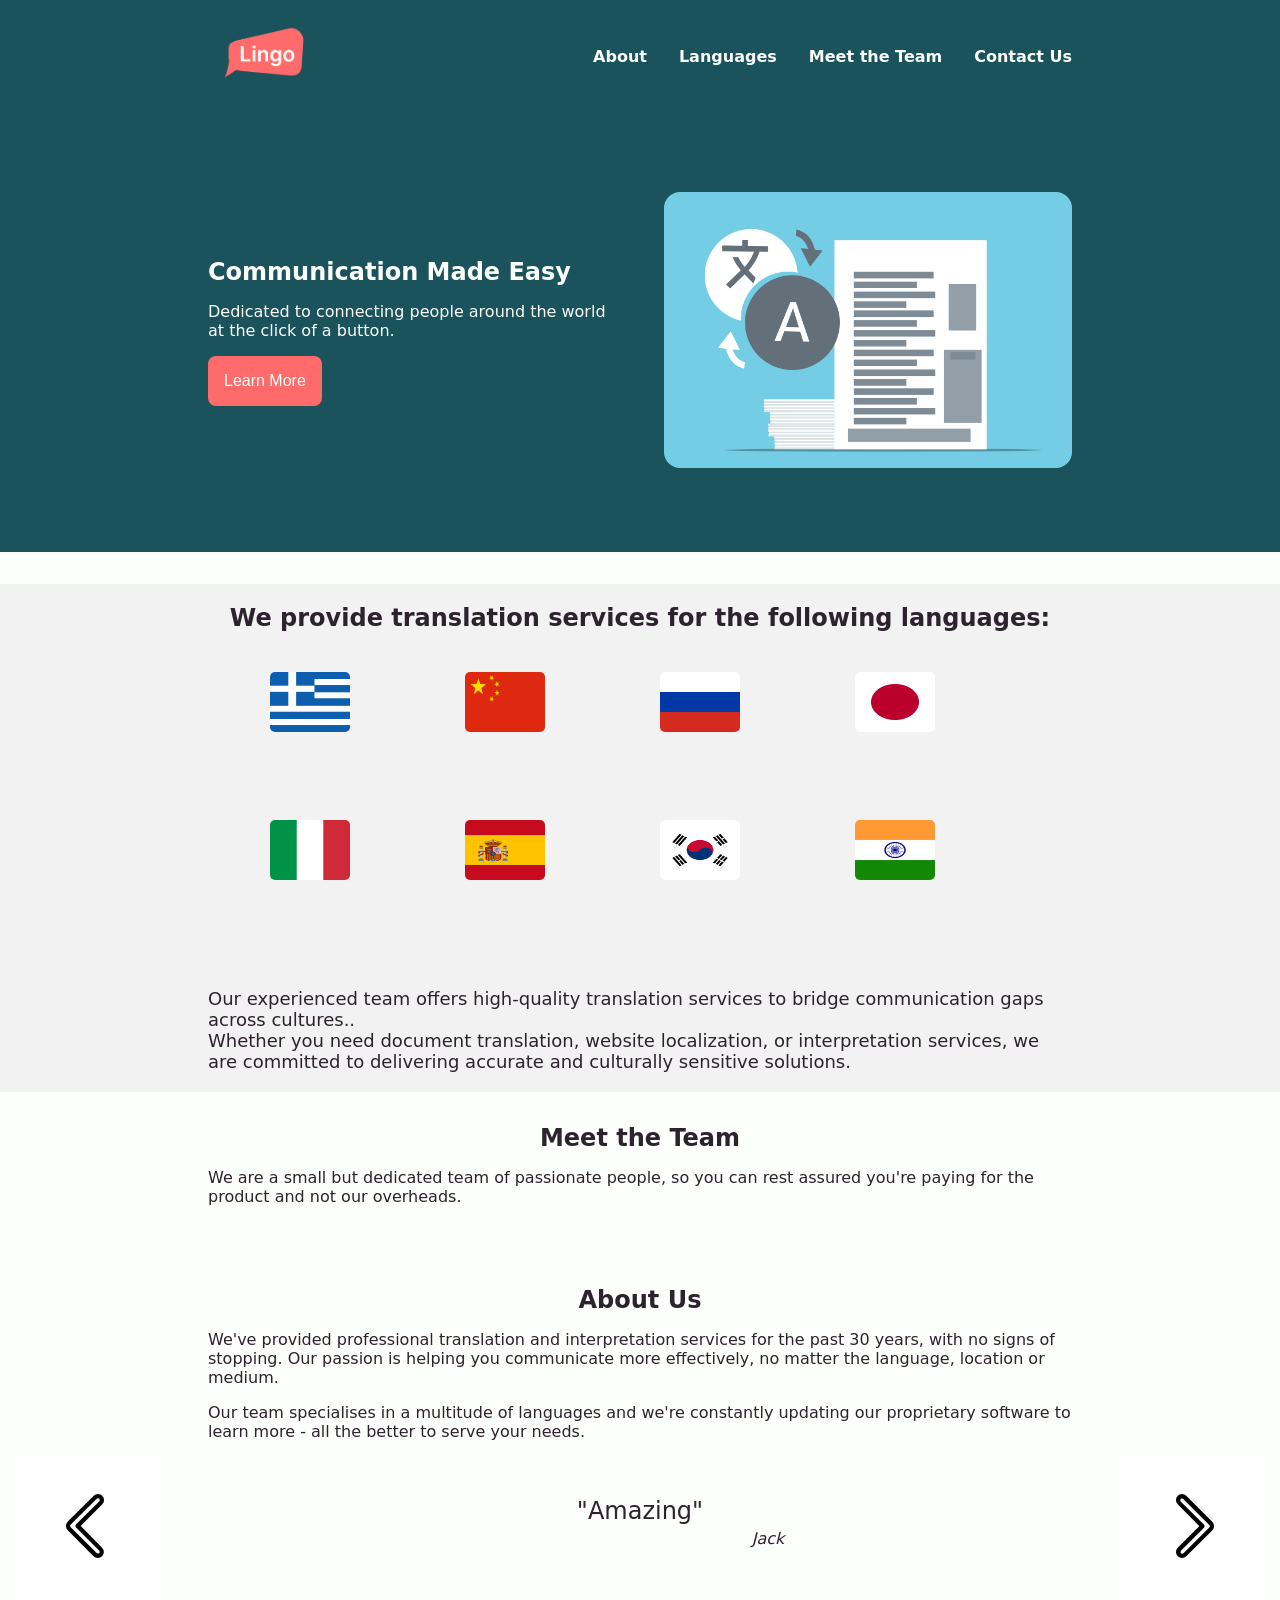
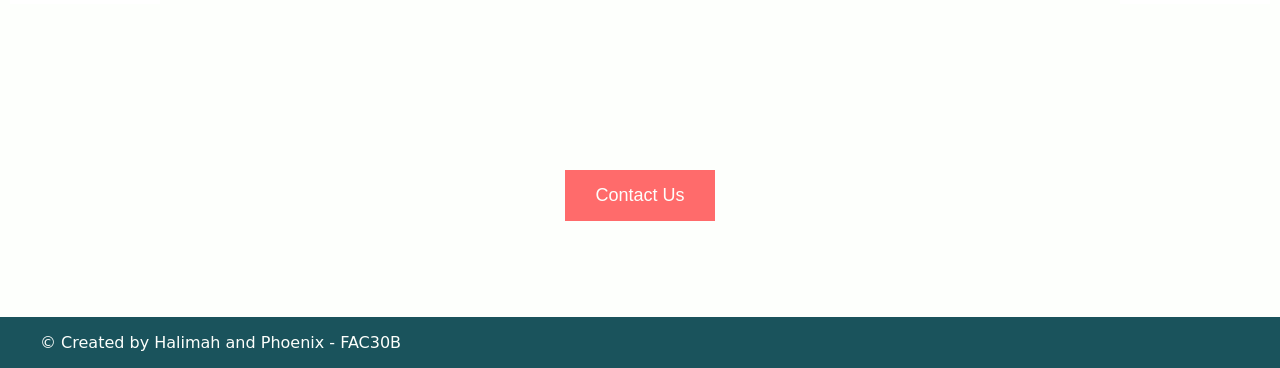
==== commit b199d812: "Both repos merged" ====
--- a/index.html
+++ b/index.html
@@ -31,9 +31,9 @@
     </header>
     <main class="stack-lg">
         <section class="hero green-bg" id="hero">
-            <div class="wrapper grid-row center gap-lg">
+            <div class="wrapper grid-row center width-lg gap-lg">
                 <div class="col-one stack-md">
-                    <h2 tabindex="0">Communication Made Easy</h2>
+                    <h2>Communication Made Easy</h2>
                     <p class="width-sm">Dedicated to connecting people around the world at the click of a button.</p>
                     <button class="btn"><a href="#about">Learn More</a></button>
                 </div>
@@ -42,136 +42,143 @@
                 </div>
             </div>
         </section>
+        <section id="langs" class="lgreen-bg">
+            <h2 class = "center-text">We provide translation services for the following languages:</h2>
+            <div class= "flag-container">
+
+                <div class="grid-container">
+                    <figure class="grid-item">
+                      <img src="assets/greece-flag-square-small.jpg" alt="Greek Flag" class="gallery_img">
+                   
+                    </figure>
+              
+                    <figure class="grid-item">
+                      <img src="assets/china-flag-small.png" alt="Chinese Flag" class="gallery_img">
+                     
+                    </figure>
+              
+                    <figure class="grid-item">
+                      <img src="assets/russia-flag-square-small.png" alt="Russian Flag" class="gallery_img">
+                     
+                    </figure>
+              
+                    <figure class="grid-item">
+                      <img src="assets/japan-flag-square-small.jpg" alt="Japanese Flag" class="gallery_img">
+                   
+                    </figure>
+              
+                    <figure class="grid-item">
+                      <img src="assets/italy-flag-square-small.jpg" alt="Italian Flag" class="gallery_img">
+                      
+                    </figure>
+              
+                    <figure class="grid-item">
+                      <img src="assets/spain-flag-square-small.jpg" alt="Spanish Flag" class="gallery_img">
+                     
+                    </figure>
+              
+                    <figure class="grid-item">
+                      <img src="assets/south-korea-flag-square-small.jpg" alt="South Korean Flag" class="gallery_img">
+                  
+                    </figure>
+              
+                    <figure class="grid-item">
+                      <img src="assets/india-flag-square-small.jpg" alt="Indian Flag" class="gallery_img">
+                     
+                    </figure>
+                  </div>
+                  
+                </div>
+                <div class="wrapper center">
+                    <p class="gallery-text">Our experienced team offers high-quality translation services to bridge communication gaps across cultures..</p>
+                    <p class="gallery-text"> Whether you need document translation, website localization, or interpretation services, we are committed to delivering accurate and culturally sensitive solutions.</p>
+                  </div>
+        </section>
+   
+        <section>
+            <div class="wrapper center width-md stack-md">
+                <h2 class="center-text">Meet the Team</h2>
+                <p>We are a small but dedicated team of passionate people, so you can rest assured you're paying for the product and not our overheads.</p>
+                <div class="team-grid">
+                    <div class="team-grid-item"></div>
+                    <div class="team-grid-item"></div>
+                </div>
+            </div>
+        </section>
         <section class="white-bg" id="about">
-            <div class="wrapper center stack-md">
-                <h2 tabindex="0" class="center-text">About Us</h2>
+            <div class="wrapper center width-md stack-md">
+                <h2 class="center-text">About Us</h2>
                 <p>We've provided professional translation and interpretation services for the past 30 years, with no signs of stopping. Our passion is helping you communicate more effectively, no matter the language, location or medium.</p>
                 <p>Our team specialises in a multitude of languages and we're constantly updating our proprietary software to learn more - all the better to serve your needs.</p>
-                <button class="btn" id="contact-btn"><a href="#contact">Contact Us</a></button>
-            </div>
-        </section>
-        <section id="langs" class="lgreen-bg">
-            <div class= "flag-container">
-                <div class="grid-container">
-                    <figure class="grid-item">
-                        <img src="assets/greece-flag-square-small.jpg" width="125" height="100" alt="Greek Flag" class="gallery_img" data-toggle="popover" title="Greece" data-content="Greece is known for its ancient history and is often referred to as the cradle of Western civilization. It's famous for its mythology, philosophy, and contributions to art and science.">
-                    </figure>
-                    
-                    <figure class="grid-item">
-                        <img src="assets/china-flag-small.png" width="125" height="100" alt="Chinese Flag" class="gallery_img" data-toggle="popover" title="China" data-content="China is the world's most populous country and has a rich cultural heritage. It's known for the Great Wall, the Terracotta Army, and contributions to various fields such as philosophy, medicine, and technology.">
-                    </figure>
-                    
-                    <figure class="grid-item">
-                        <img src="assets/russia-flag-square-small.png" width="125" height="100" alt="Russian Flag" class="gallery_img" data-toggle="popover" title="Russia" data-content="Russia is the largest country in the world, spanning Eastern Europe and Northern Asia. It has a diverse landscape, rich literature, and is known for achievements in space exploration.">
-                    </figure>
-                    
-                    <figure class="grid-item">
-                        <img src="assets/japan-flag-square-small.jpg" width="125" height="100" alt="Japanese Flag" class="gallery_img" data-toggle="popover" title="Japan" data-content="Japan is a country with a unique blend of traditional and modern elements. It's famous for its cherry blossoms, sushi, advanced technology, and contributions to anime and video games.">
-                    </figure>
-                    
-                    <figure class="grid-item">
-                        <img src="assets/italy-flag-square-small.jpg" width="125" height="100" alt="Italian Flag" class="gallery_img" data-toggle="popover" title="Italy" data-content="Italy is renowned for its art, architecture, and cuisine. It's home to famous landmarks like the Colosseum, the Vatican City, and has a rich history of influential artists and thinkers.">
-                    </figure>
-                    
-                    <figure class="grid-item">
-                        <img src="assets/spain-flag-square-small.jpg" width="125" height="100" alt="Spanish Flag" class="gallery_img" data-toggle="popover" title="Spain" data-content="Spain is known for its vibrant culture, flamenco music and dance, bullfighting, and beautiful beaches. It has a diverse geography and is famous for architectural wonders like Sagrada Familia in Barcelona.">
-                    </figure>
-                    
-                    <figure class="grid-item">
-                        <img src="assets/south-korea-flag-square-small.jpg" width="125" height="100" alt="South Korean Flag" class="gallery_img" data-toggle="popover" title="South Korea" data-content="South Korea is a country known for its technological advancements, K-pop music, and traditional cultural heritage. It has a dynamic blend of modern and ancient influences.">
-                    </figure>
-                    
-                    <figure class="grid-item">
-                        <img src="assets/india-flag-square-small.jpg" width="125" height="100" alt="Indian Flag" class="gallery_img" data-toggle="popover" title="India" data-content="India is a diverse and culturally rich country known for its ancient history, spirituality, and contributions to mathematics and science. It is home to the Taj Mahal and a variety of cuisines.">
-                    </figure>
-                    
-                  </div>
-                </div>
-        </section>
-        <section id="team" class="white-bg">
-            <div class="wrapper center stack-md">
-                <h2 tabindex="0" class="center-text">Meet the Team</h2>
-                <p>We are a small but dedicated team of passionate people, who work tirelessly to update our proprietary software. We believe in keeping our team small, so you can rest assured you're paying for the product and not our overheads.</p>
-                <p>In addition to our core team, we have a database of linguists, translators, interpreters and experts from around the world. Together, we offer a wide range of translation services to meet your needs.</p>
-                <div class="team-grid center width-sm gap-md">
-                    <div class="team-grid-item stack-sm">
-                        <img src="assets/Isabella-alex-starnes-unsplash.jpg" class="width-xs" alt="A smiling black woman with short hair, wearing a white blouse">
-                        <h3 tabindex="0" class="name">Isabella Rodriguez <span class="pronouns" aria-label="pronouns">she/her</span></h3>
-                        <p class="title">Co-Founder and CEO</p>
-                        <hr></hr>
-                        <p class="desc" id="desc-1">Isabella has had a passion for languages since she was a child and is a proud polyglot. She studied Modern Foreign Languages at university and, upon meeting Benjamin, set out to create proprietary translation software to meet the needs of emerging markets around the world.</p>
-                    </div>
-                    <div class="team-grid-item stack-sm">
-                        <img src="assets/Benjamin-tyler-nix-unsplash.jpg" class="width-xs" alt="A black man dressed smartly in a vest with an orange tie, stares pensively">
-                        <h3 tabindex="0" class="name">Benjamin Harper <span class="pronouns" aria-label="pronouns">he/they</span></h3>
-                        <p class="title">Co-Founder and COO</p>
-                        <hr></hr>
-                        <p class="desc" id="desc-2">Benjamin is passionate about languages. After studying Modern Foreign Languages at university, they joined forces with Isabella to create Lingo. His mission is to help make it easier for people around the world to connect, making "language barriers" a thing of the past.</p>
-                    </div>
-                </div>
+                <!-- <button class="btn" id="contact-btn"><a href="#contact">Contact Us</a></button> -->
             </div>
         </section>
         <section style="height: 200px;">
             <div id="testimonialCarousel" class="carousel slide">
                 <div class="carousel-inner">
                     <div class="carousel-item active">
-                        <blockquote class="blockquote">
-                            <p class="mb-0 center-quote">"Amazing" - Jack</p>
-                            
-                        </blockquote>
+                      <blockquote class="blockquote center-quote stack-sm">
+                        <p class="mb-0">"Amazing"</p>
+                        <cite class="cite">Jack</cite>
+                      </blockquote>
                     </div>
                     <div class="carousel-item">
-                        <blockquote class="blockquote center-quote">
-                            <p class="mb-0">"Nice" - Becky</p>
-                            
-                        </blockquote>
+                        <blockquote class="blockquote center-quote stack-sm">
+                            <p class="mb-0">"Extravagent"</p>
+                            <cite class="cite">Kate</cite>
+                          </blockquote>
                     </div>
                     <div class="carousel-item">
-                        <blockquote class="blockquote center-quote">
-                            <p class="mb-0">"Wow" - Sam</p>
-                            
-                        </blockquote>
+                        <blockquote class="blockquote center-quote stack-sm">
+                            <p class="mb-0">"Nice"</p>
+                            <cite class="cite">Michael</cite>
+                          </blockquote>
+                    </div>
+                  </div>
+                  <button class="carousel-control carousel-control-prev" onclick="changeSlide(-1)">
+                    <img src="/assets/left-arrow.png" alt="Previous" class="carousel-arrow">
+                  </button>
+                  <button class="carousel-control carousel-control-next" onclick="changeSlide(1)">
+                    <img src="/assets/right-arrow.png" alt="Next" class="carousel-arrow">
+                  </button>
+                </div>
+              </section>
+
+              <section>
+                <div id="contact-btn-container">
+                    <!-- Contact Button -->
+                    <button id="contact-btn" onclick="openContactModal()">Contact Us</button>
+                </div>
+                <div class="modal" id="contact-modal">
+                    <div class="modal-content">
+                        <span class="close-btn" onclick="closeContactModal()">&times;</span>
+                        <h2>Contact Us</h2>
+                        <form id="contactForm">
+                            <label for="name">Name:</label>
+                            <input type="text" id="name" name="name" required>
+                
+                            <label for="email">Email:</label>
+                            <input type="email" id="email" name="email" required>
+                
+                            <label for="message">Message:</label>
+                            <textarea id="message" name="message" rows="4" required></textarea>
+                
+                            <button type="submit">Submit</button>
+                        </form>
                     </div>
                 </div>
-                <button class="carousel-control-prev" type="button" data-bs-target="#testimonialCarousel" data-bs-slide="prev">
-                    <span class="carousel-control-prev-icon" aria-hidden="true"></span>
-                    <span class="visually-hidden">Previous</span>
-                </button>
-                <button class="carousel-control-next" type="button" data-bs-target="#testimonialCarousel" data-bs-slide="next">
-                    <span class="carousel-control-next-icon" aria-hidden="true"></span>
-                    <span class="visually-hidden">Next</span>
-                </button>
-            </div>
-        </section>
-        <section id="contact">
-            <!-- Contact Us -->
-        </section>
-        <footer>
-
-        </footer>
+              </section>
+              <footer>
+                <div class="footer-content">
+                  <p>&copy; Created by Halimah and Phoenix - FAC30B</p>
+      
+                </div>
+              </footer>
     </main>
     <script src="index.js"></script>
-    <script src="https://cdn.jsdelivr.net/npm/bootstrap@5.3.2/dist/js/bootstrap.bundle.min.js" integrity="sha384-C6RzsynM9kWDrMNeT87bh95OGNyZPhcTNXj1NW7RuBCsyN/o0jlpcV8Qyq46cDfL" crossorigin="anonymous"></script>
-    <script src="https://code.jquery.com/jquery-3.2.1.slim.min.js" integrity="sha384-KJ3o2DKtIkvYIK3UENzmM7KCkRr/rE9/Qpg6aAZGJwFDMVNA/GpGFF93hXpG5KkN" crossorigin="anonymous"></script>
-    <script src="https://cdn.jsdelivr.net/npm/popper.js@1.12.9/dist/umd/popper.min.js" integrity="sha384-ApNbgh9B+Y1QKtv3Rn7W3mgPxhU9K/ScQsAP7hUibX39j7fakFPskvXusvfa0b4Q" crossorigin="anonymous"></script>
     <!-- <script src="https://cdn.jsdelivr.net/npm/bootstrap@5.3.2/dist/js/bootstrap.min.js" integrity="sha384-BBtl+eGJRgqQAUMxJ7pMwbEyER4l1g+O15P+16Ep7Q9Q+zqX6gSbd85u4mG4QzX+" crossorigin="anonymous"></script> -->
     <!-- <script src="https://cdn.jsdelivr.net/npm/bootstrap@4.0.0/dist/js/bootstrap.min.js" integrity="sha384-JZR6Spejh4U02d8jOt6vLEHfe/JQGiRRSQQxSfFWpi1MquVdAyjUar5+76PVCmYl" crossorigin="anonymous"></script> -->
     <script>
-        $(document).ready(function () {
-            $('[data-toggle="popover"]').popover({
-                trigger: 'manual' // Set trigger to manual to control it with events
-            });
-
-            // Show popover on hover
-            $('[data-toggle="popover"]').on('mouseenter', function () {
-                $(this).popover('show');
-            });
-
-            // Hide popover on mouse leave
-            $('[data-toggle="popover"]').on('mouseleave', function () {
-                $(this).popover('hide');
-            });
-        });
     </script>
 </body>
 
--- a/style.css
+++ b/style.css
@@ -1,10 +1,10 @@
 :root {
   /* Colours */
-  --clr-neutral-100: #FDFFFC;
-  --clr-neutral-300: #C0D8DC;
-  --clr-neutral-800: #1A535C;
-  --clr-neutral-900: #2D232E;
-  --clr-accent-300: #FF6B6B;
+  --clr-neutral-100: #fdfffc;
+  --clr-neutral-300: #c0d8dc;
+  --clr-neutral-800: #1a535c;
+  --clr-neutral-900: #2d232e;
+  --clr-accent-300: #ff6b6b;
   --clr-accent-400: #ff5252;
 
   /* Font sizes */
@@ -12,7 +12,7 @@
   --fs-regular: 1rem;
   --fs-medium: 1.5rem;
   --fs-large: 2rem;
-  
+
   /* Font weights */
   --fw-light: 300;
   --fw-regular: 400;
@@ -33,11 +33,6 @@
   color: inherit;
 }
 
-img {
-  display: block;
-  width: 100%;
-}
-
 .flex-row {
   display: flex;
   align-items: center;
@@ -71,62 +66,54 @@
 
 /* Sizes */
 
+.width-sm {
+  max-width: 30rem;
+}
+
+.width-md {
+  max-width: 60rem;
+}
+
+.width-lg {
+  max-width: 90rem;
+}
+
+.img-sm {
+  max-width: 7rem;
+}
+
+.stack-sm > * + * {
+  margin-top: 0.5rem;
+}
+
+.stack-md > * + * {
+  margin-top: 1rem;
+}
+
+.stack-lg > * + * {
+  margin-top: 2rem;
+}
+
+.stack-xl > * + * {
+  margin-top: 3rem;
+}
+
+.gap-sm {
+  gap: 1rem;
+}
+
+.gap-md {
+  gap: 2rem;
+}
+
+.gap-lg {
+  gap: 3rem;
+}
+
 .center {
   max-width: 60rem;
   margin-left: auto;
   margin-right: auto;
-}
-
-.width-xs {
-  max-width: 30rem;
-}
-
-.width-sm {
-  max-width: 50rem;
-}
-
-.width-md {
-  max-width: 70rem;
-}
-
-.width-lg {
-  max-width: 90rem;
-}
-
-.img-sm {
-  max-width: 7rem;
-}
-
-.img-md {
-  max-width: 17rem;
-}
-
-.stack-sm > * + * {
-  margin-top: 0.5rem;
-}
-
-.stack-md > * + * {
-  margin-top: 1rem;
-}
-
-.stack-lg > * + * {
-  margin-top: 2rem;
-}
-
-.stack-xl > * + * {
-  margin-top: 3rem;
-}
-
-.gap-sm {
-  gap: 1rem;
-}
-
-.gap-md {
-  gap: 2rem;
-}
-
-.gap-lg {
-  gap: 3rem;
 }
 
 .center-text {
@@ -141,6 +128,7 @@
   font-size: var(--fs-regular);
   padding: 1rem;
   text-align: center;
+  vertical-align: middle;
   border-radius: 0.5rem;
   border: none;
   cursor: pointer;
@@ -161,8 +149,7 @@
   border-radius: 0.5rem;
 }
 
-#contact-btn,
-.read-more {
+#contact-btn {
   margin-inline: auto;
   width: auto;
 }
@@ -190,7 +177,7 @@
 body {
   background-color: var(--clr-neutral-100);
   color: var(--clr-neutral-900);
-  font-family: 'Inter', system-ui, sans-serif;
+  font-family: "Inter", system-ui, sans-serif;
   width: 100%;
 }
 
@@ -241,7 +228,7 @@
   left: 50%;
   top: 50%;
   transform: translate(-50%, -50%);
-  transition: .3s ease;
+  transition: 0.3s ease;
 }
 
 #nav-btn span:nth-child(1) {
@@ -266,29 +253,29 @@
   transform: translate(-50%, -50%) rotate(-45deg);
 }
 
-@media (max-width: 680px) {
+@media (max-width: 625px) {
   #nav-btn {
-      display: block;
+    display: block;
   }
 
   #main-nav {
-      position: absolute;
-      width: 100%;
-      right: 0;
-      top: 0;
-      background-color: var(--clr-accent-300);
-      padding: 1rem;
-      transition: .3s ease;
-      display: none;
+    position: absolute;
+    width: 100%;
+    right: 0;
+    top: 0;
+    background-color: var(--clr-accent-300);
+    padding: 1rem;
+    transition: 0.3s ease;
+    display: none;
   }
 
   #nav-links:hover {
-      border-bottom: solid 2px var(--clr-neutral-800);
+    border-bottom: solid 2px var(--clr-neutral-800);
   }
 
   #main-nav.active {
-      display: flex;
-      flex-direction: column;
+    display: flex;
+    flex-direction: column;
   }
 }
 
@@ -315,24 +302,26 @@
   min-width: 15rem;
 }
 
-@media screen and (max-width: 680px) {
+@media screen and (max-width: 600px) {
   .hero {
     padding: 2rem;
   }
 
   .grid-row {
-      grid-template-columns: repeat(1, 1fr);
-      grid-template-rows: repeat(2, 1fr);
+    grid-template-columns: repeat(1, 1fr);
+    grid-template-rows: repeat(2, 1fr);
   }
 }
 
 /* Languages section */
 
 .flag-container {
+  background-color: #f2f2f2;
   display: flex;
   justify-content: center;
-  
-  height: 100vh;
+  //height: 90vh;
+  width: 100%;
+  padding: 20px;
 }
 
 .grid-container {
@@ -343,12 +332,14 @@
   padding: 20px;
   max-width: 800px;
   width: 100%;
+  //margin-top: 0px;
 }
 .grid-item {
   display: flex; /* new */
 
   justify-content: center;
   height: 100px;
+  aspect-ratio: 1;
 }
 .popover {
   font-size: 24px;
@@ -370,7 +361,7 @@
   .grid-container {
     grid-template-columns: 1fr 1fr; /* Two columns for small screens */
     grid-template-rows: repeat(
-      8,
+      3,
       100px
     ); /* Set fixed height for small screens */
   }
@@ -378,71 +369,192 @@
 
 .carousel-control-prev,
 .carousel-control-next {
-    height: 150px; 
-    width: 150px;  
-}
-
-
-.flag-container {
+  height: 150px;
+  width: 150px;
+}
+
+.center-quote {
   display: flex;
   justify-content: center;
-  
-  height: 100vh;
-}
-
-.center-quote{
+  margin-top: 20px; /* Add margin to move the quotes down */
+}
+
+.carousel-control {
+  position: absolute;
+  //top: 20%;
+  transform: translateY(-50%);
+  font-size: 24px;
+  background: white; /* Set the background color to black */
+  color: black; /* Set the text color to white */
+  border: none;
+  cursor: pointer;
+  background: #fffff;
+}
+
+.carousel-control-prev {
+  left: 10px;
+}
+
+.carousel-control-next {
+  right: 10px;
+}
+
+.carousel-inner {
   display: flex;
-  justify-content: center; 
-}
-
+  transition: transform 0.5s ease-in-out;
+}
+
+.carousel-item {
+  min-width: 100%;
+  box-sizing: border-box;
+}
+
+#langs {
+  //display: flex;
+  justify-content: space-between;
+  //align-items: center;
+  padding: 20px;
+  background-color: #f2f2f2;
+}
+.gallery-text {
+  font-size: 18px; /* Adjust the font size for the new class */
+  //margin-bottom: 20px;
+}
+.grid-item img {
+  width: 80px; /* Adjust the width of the flags */
+  height: 60px; /* Adjust the height of the flags */
+  margin-bottom: 5px;
+  border-radius: 5px; /* Optional: Add border-radius for rounded corners */
+}
+
+.flag-label {
+  margin-top: 20px;
+  margin-left: 5px; /* Adjust the margin-top value as needed */
+  display: block; /* Ensure each label is on a new line */
+}
+.header-text {
+  //max-width: 300px; /* Adjust the width as needed */
+  // margin-bottom: 100px;
+  justify-content: center;
+  text-allign: center;
+  margin: auto;
+}
+.blockquote {
+  font-size: 24px;
+  line-height: 36px;
+  position: relative;
+}
+
+.cite {
+  position: absolute;
+  top: 20px; /* Adjust the margin or spacing as needed */
+  left: 60%;
+  transform: translateX(-50%);
+  font-size: 16px; /* Adjust the font size for the cite */
+}
+
+#contact-btn-container {
+  display: flex;
+  justify-content: center;
+  align-items: center;
+  height: 20vh; /* Adjust this to your preferred height */
+  background: #fffff;
+}
+
+#contact-btn {
+  background-color: #ff6b6b;
+  color: #fdfffc;
+  padding: 15px 30px;
+  font-size: 18px;
+  border: none;
+  cursor: pointer;
+}
+
+/* Modal Styles */
+#contact-btn {
+  background-color: #ff6b6b;
+  color: #fdfffc;
+  padding: 15px 30px;
+  font-size: 18px;
+  border: none;
+  cursor: pointer;
+}
+
+/* Modal Styles */
+#contact-modal {
+  display: none;
+  position: fixed;
+  top: 0;
+  left: 0;
+  width: 100%;
+  height: 100%;
+  background-color: rgba(0, 0, 0, 0.5);
+  justify-content: center;
+  align-items: center;
+}
+
+#modal-content {
+  background-color: #fdfffc;
+  padding: 20px;
+  border-radius: 10px;
+  text-align: center;
+}
+
+#close-modal {
+  position: absolute;
+  top: 10px;
+  right: 10px;
+  cursor: pointer;
+  font-size: 24px; /* Adjust the font size for a larger button */
+  padding: 10px; /* Adjust the padding for a larger button */
+  background: white; /* Remove any background color */
+  border: none; /* Remove any border */
+  color: #2d232e; /* Set the text color */
+}
+
+#contact-btn {
+  background-color: #ff6b6b;
+  color: #fdfffc;
+  padding: 15px 30px;
+  font-size: 18px;
+  border: none;
+  cursor: pointer;
+}
+
+footer {
+  background-color: var(--clr-neutral-800);
+  color: var(--clr-neutral-100);
+  padding: 1rem;
+  text-align: center;
+}
+
+.footer-content {
+  max-width: 1200px;
+  margin: 0 auto;
+  display: flex;
+  justify-content: space-between;
+  align-items: center;
+}
+
+.social-icons img {
+  width: 30px;
+  height: 30px;
+  margin: 0 5px;
+}
 /* Meet the Team section */
 
 .team-grid {
-  --_team-grid-item-width: 17rem;
   display: grid;
   grid-template-columns: repeat(2, 1fr);
   text-align: center;
+  vertical-align: center;
   padding: 1rem;
 }
 
+.team-grid img {
+  border: 2px solid var(--clr-neutral-100);
+}
+
 .team-grid-item {
-  border: 1rem solid var(--clr-accent-300);
-  background-color: var(--clr-accent-100);
-  padding: 1rem;
-  max-width: var(--_team-grid-item-width);
-}
-
-.pronouns {
-  display: block;
-  font-style: italic;
-  font-size: var(--fs-small);
-}
-
-.name {
-  font-weight: var(--fw-bold);
-}
-
-.title {
-  font-weight: var(--fw-semi-bold);
-}
-
-.read-more {
-  color: var(--clr-neutral-900);
-  background-color: var(--clr-neutral-100);
-  font-size: var(--fs-small);
-}
-
-.read-more:hover {
-  background-color: var(--clr-neutral-300);
-}
-
-hr {
-  border: 0.125rem solid var(--clr-accent-300);
-}
-
-@media screen and (max-width: 680px) {
-  .team-grid {
-    grid-template-columns: repeat(1, 1fr);
-    grid-template-rows: repeat(2, 1fr);
-  }
-}
+  background-color: var(--clr-accent-300);
+}
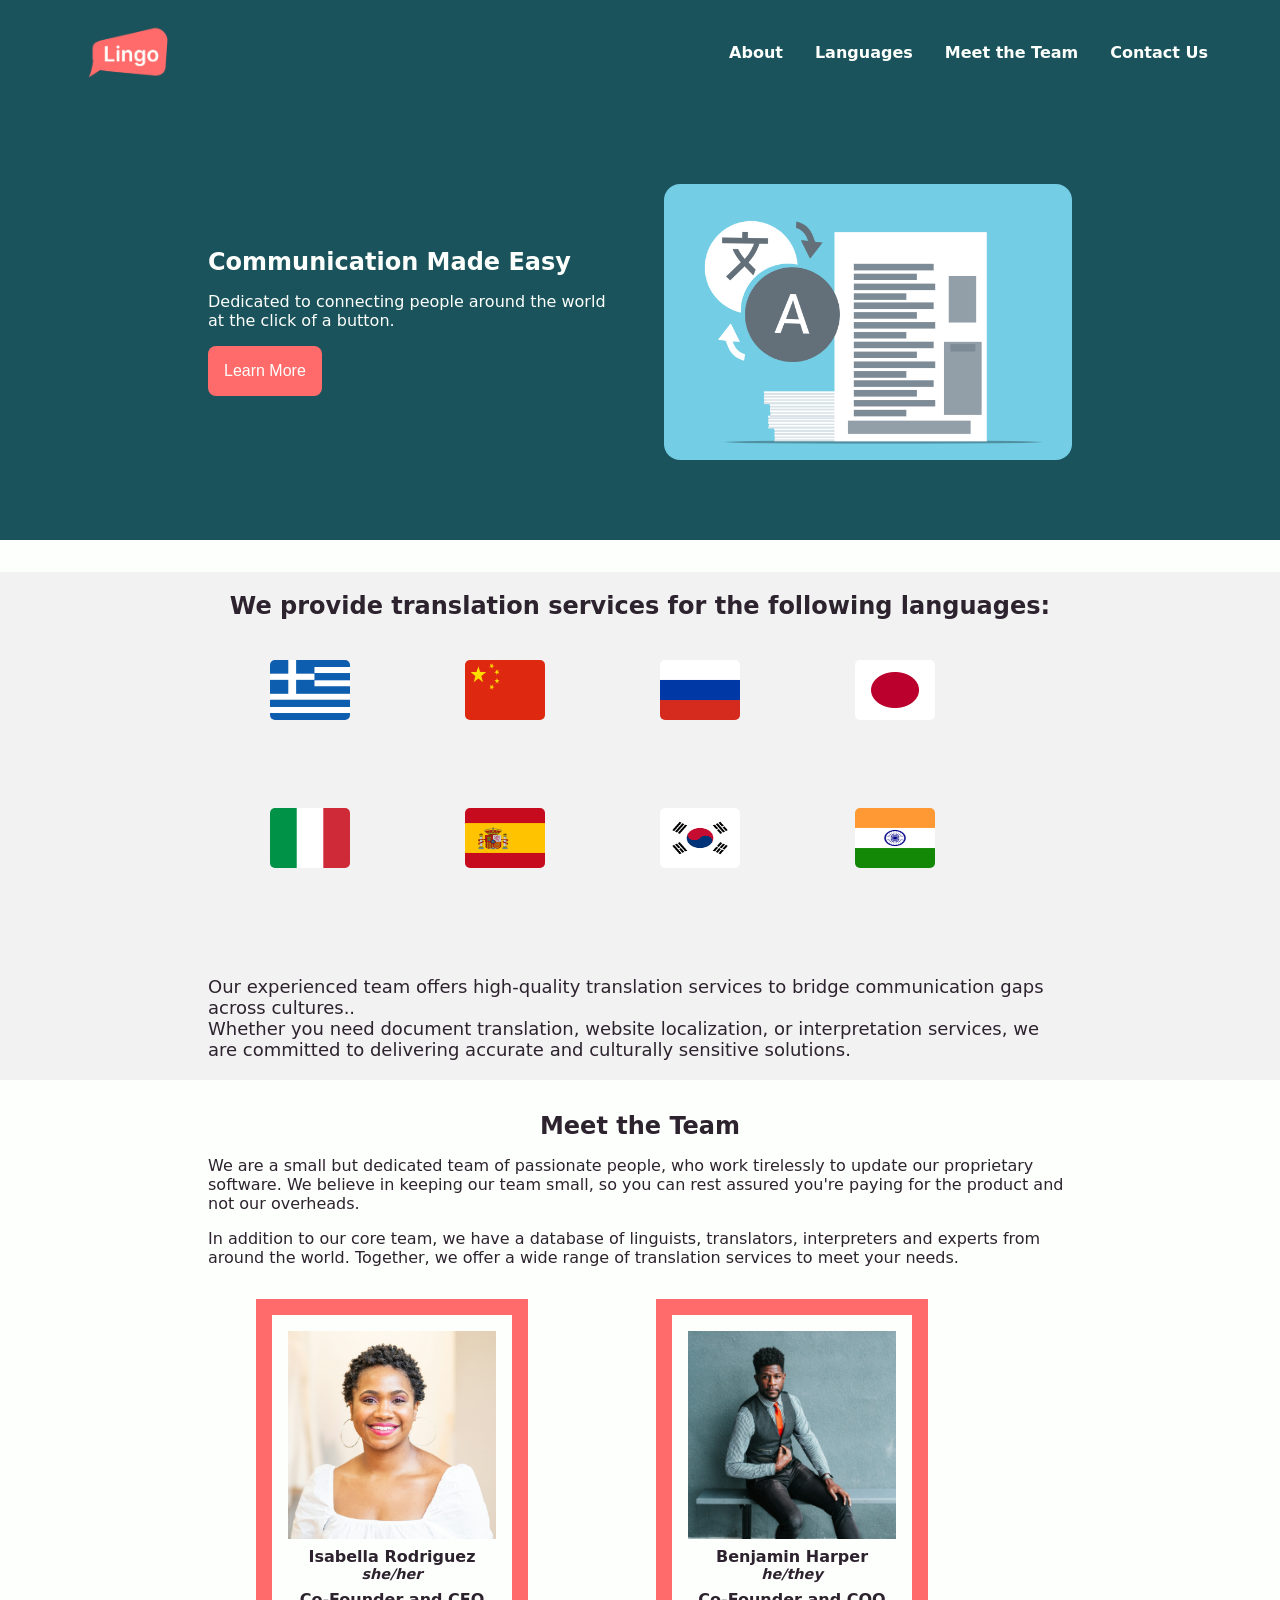
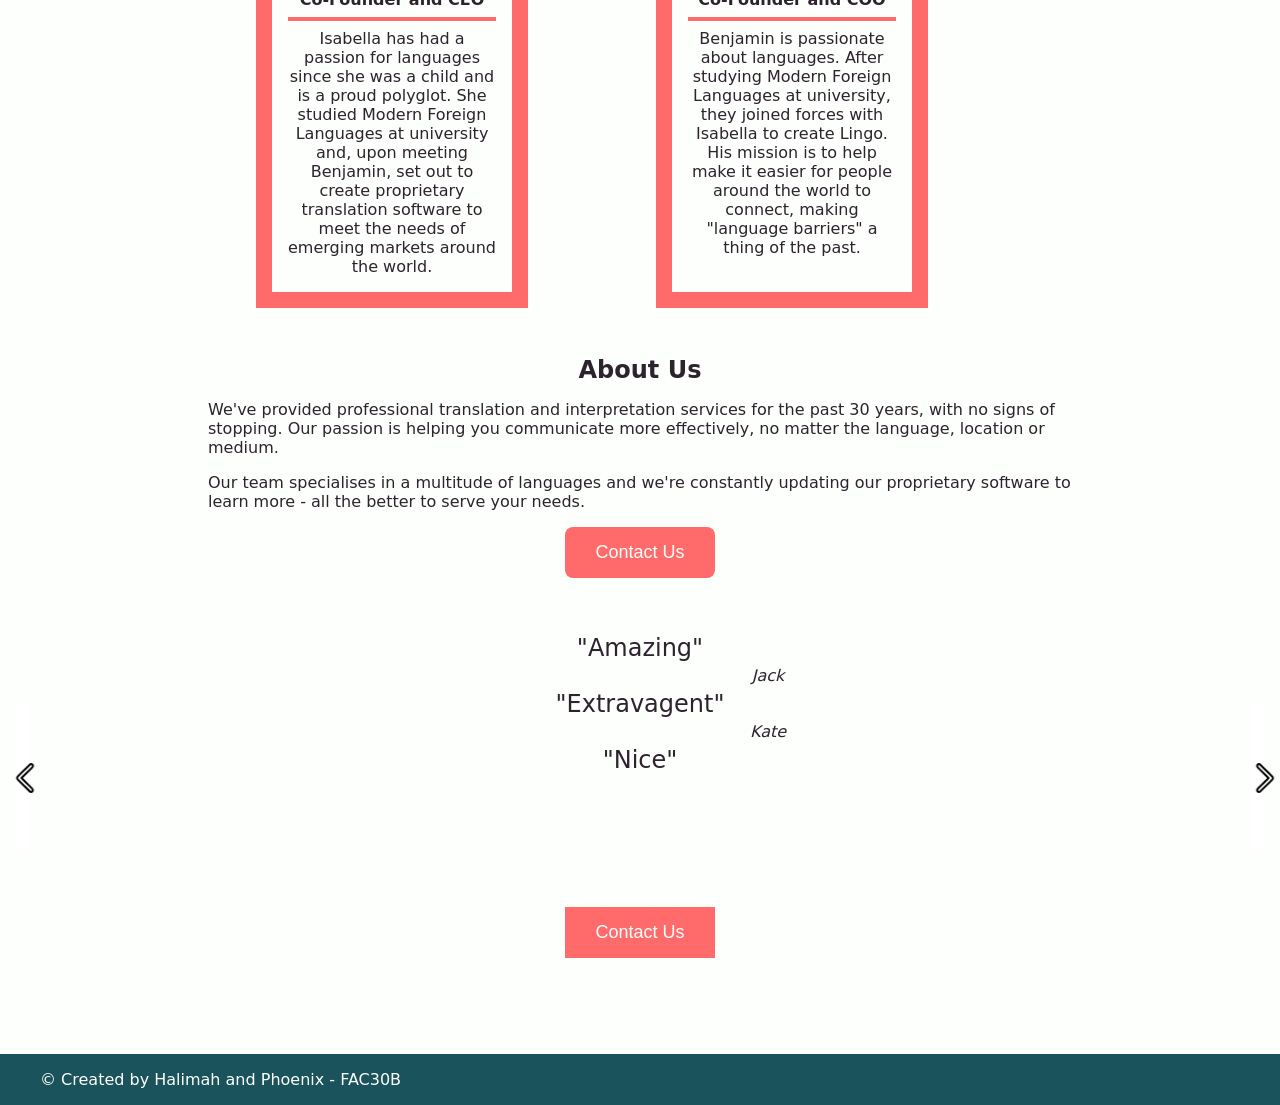
==== commit 1e967a66: "pull request commit" ====
--- a/index.html
+++ b/index.html
@@ -31,9 +31,9 @@
     </header>
     <main class="stack-lg">
         <section class="hero green-bg" id="hero">
-            <div class="wrapper grid-row center width-lg gap-lg">
+            <div class="wrapper grid-row center gap-lg">
                 <div class="col-one stack-md">
-                    <h2>Communication Made Easy</h2>
+                    <h2 tabindex="0">Communication Made Easy</h2>
                     <p class="width-sm">Dedicated to connecting people around the world at the click of a button.</p>
                     <button class="btn"><a href="#about">Learn More</a></button>
                 </div>
@@ -42,6 +42,7 @@
                 </div>
             </div>
         </section>
+  
         <section id="langs" class="lgreen-bg">
             <h2 class = "center-text">We provide translation services for the following languages:</h2>
             <div class= "flag-container">
@@ -94,23 +95,35 @@
                     <p class="gallery-text"> Whether you need document translation, website localization, or interpretation services, we are committed to delivering accurate and culturally sensitive solutions.</p>
                   </div>
         </section>
-   
-        <section>
-            <div class="wrapper center width-md stack-md">
-                <h2 class="center-text">Meet the Team</h2>
-                <p>We are a small but dedicated team of passionate people, so you can rest assured you're paying for the product and not our overheads.</p>
-                <div class="team-grid">
-                    <div class="team-grid-item"></div>
-                    <div class="team-grid-item"></div>
+        <section id="team" class="white-bg">
+            <div class="wrapper center stack-md">
+                <h2 tabindex="0" class="center-text">Meet the Team</h2>
+                <p>We are a small but dedicated team of passionate people, who work tirelessly to update our proprietary software. We believe in keeping our team small, so you can rest assured you're paying for the product and not our overheads.</p>
+                <p>In addition to our core team, we have a database of linguists, translators, interpreters and experts from around the world. Together, we offer a wide range of translation services to meet your needs.</p>
+                <div class="team-grid center width-sm gap-md">
+                    <div class="team-grid-item stack-sm">
+                        <img src="assets/Isabella-alex-starnes-unsplash.jpg" class="width-xs" alt="A smiling black woman with short hair, wearing a white blouse">
+                        <h3 tabindex="0" class="name">Isabella Rodriguez <span class="pronouns" aria-label="pronouns">she/her</span></h3>
+                        <p class="title">Co-Founder and CEO</p>
+                        <hr></hr>
+                        <p class="desc" id="desc-1">Isabella has had a passion for languages since she was a child and is a proud polyglot. She studied Modern Foreign Languages at university and, upon meeting Benjamin, set out to create proprietary translation software to meet the needs of emerging markets around the world.</p>
+                    </div>
+                    <div class="team-grid-item stack-sm">
+                        <img src="assets/Benjamin-tyler-nix-unsplash.jpg" class="width-xs" alt="A black man dressed smartly in a vest with an orange tie, stares pensively">
+                        <h3 tabindex="0" class="name">Benjamin Harper <span class="pronouns" aria-label="pronouns">he/they</span></h3>
+                        <p class="title">Co-Founder and COO</p>
+                        <hr></hr>
+                        <p class="desc" id="desc-2">Benjamin is passionate about languages. After studying Modern Foreign Languages at university, they joined forces with Isabella to create Lingo. His mission is to help make it easier for people around the world to connect, making "language barriers" a thing of the past.</p>
+                    </div>
                 </div>
             </div>
         </section>
         <section class="white-bg" id="about">
-            <div class="wrapper center width-md stack-md">
-                <h2 class="center-text">About Us</h2>
+            <div class="wrapper center stack-md">
+                <h2 tabindex="0" class="center-text">About Us</h2>
                 <p>We've provided professional translation and interpretation services for the past 30 years, with no signs of stopping. Our passion is helping you communicate more effectively, no matter the language, location or medium.</p>
                 <p>Our team specialises in a multitude of languages and we're constantly updating our proprietary software to learn more - all the better to serve your needs.</p>
-                <!-- <button class="btn" id="contact-btn"><a href="#contact">Contact Us</a></button> -->
+                <button class="btn" id="contact-btn"><a href="#contact">Contact Us</a></button>
             </div>
         </section>
         <section style="height: 200px;">
--- a/style.css
+++ b/style.css
@@ -33,6 +33,11 @@
   color: inherit;
 }
 
+img {
+  display: block;
+  width: 100%;
+}
+
 .flex-row {
   display: flex;
   align-items: center;
@@ -66,54 +71,62 @@
 
 /* Sizes */
 
-.width-sm {
-  max-width: 30rem;
-}
-
-.width-md {
-  max-width: 60rem;
-}
-
-.width-lg {
-  max-width: 90rem;
-}
-
-.img-sm {
-  max-width: 7rem;
-}
-
-.stack-sm > * + * {
-  margin-top: 0.5rem;
-}
-
-.stack-md > * + * {
-  margin-top: 1rem;
-}
-
-.stack-lg > * + * {
-  margin-top: 2rem;
-}
-
-.stack-xl > * + * {
-  margin-top: 3rem;
-}
-
-.gap-sm {
-  gap: 1rem;
-}
-
-.gap-md {
-  gap: 2rem;
-}
-
-.gap-lg {
-  gap: 3rem;
-}
-
 .center {
   max-width: 60rem;
   margin-left: auto;
   margin-right: auto;
+}
+
+.width-xs {
+  max-width: 30rem;
+}
+
+.width-sm {
+  max-width: 50rem;
+}
+
+.width-md {
+  max-width: 70rem;
+}
+
+.width-lg {
+  max-width: 90rem;
+}
+
+.img-sm {
+  max-width: 7rem;
+}
+
+.img-md {
+  max-width: 17rem;
+}
+
+.stack-sm > * + * {
+  margin-top: 0.5rem;
+}
+
+.stack-md > * + * {
+  margin-top: 1rem;
+}
+
+.stack-lg > * + * {
+  margin-top: 2rem;
+}
+
+.stack-xl > * + * {
+  margin-top: 3rem;
+}
+
+.gap-sm {
+  gap: 1rem;
+}
+
+.gap-md {
+  gap: 2rem;
+}
+
+.gap-lg {
+  gap: 3rem;
 }
 
 .center-text {
@@ -128,7 +141,6 @@
   font-size: var(--fs-regular);
   padding: 1rem;
   text-align: center;
-  vertical-align: middle;
   border-radius: 0.5rem;
   border: none;
   cursor: pointer;
@@ -149,7 +161,8 @@
   border-radius: 0.5rem;
 }
 
-#contact-btn {
+#contact-btn,
+.read-more {
   margin-inline: auto;
   width: auto;
 }
@@ -253,7 +266,7 @@
   transform: translate(-50%, -50%) rotate(-45deg);
 }
 
-@media (max-width: 625px) {
+@media (max-width: 680px) {
   #nav-btn {
     display: block;
   }
@@ -302,7 +315,7 @@
   min-width: 15rem;
 }
 
-@media screen and (max-width: 600px) {
+@media screen and (max-width: 680px) {
   .hero {
     padding: 2rem;
   }
@@ -359,6 +372,7 @@
 
 @media (max-width: 950px) {
   .grid-container {
+    marin-left: 500px;
     grid-template-columns: 1fr 1fr; /* Two columns for small screens */
     grid-template-rows: repeat(
       3,
@@ -370,7 +384,7 @@
 .carousel-control-prev,
 .carousel-control-next {
   height: 150px;
-  width: 150px;
+  width: 20px;
 }
 
 .center-quote {
@@ -400,15 +414,21 @@
 }
 
 .carousel-inner {
-  display: flex;
+  //display: flex;
   transition: transform 0.5s ease-in-out;
+  overflow: hidden;
+  position: relative;
 }
 
 .carousel-item {
+  max-width: 100%;
   min-width: 100%;
   box-sizing: border-box;
 }
-
+.carousel-arrow {
+  width: 30px; /* Adjust the width as needed */
+  height: 30px; /* Adjust the height as needed */
+}
 #langs {
   //display: flex;
   justify-content: space-between;
@@ -544,17 +564,51 @@
 /* Meet the Team section */
 
 .team-grid {
+  --_team-grid-item-width: 17rem;
   display: grid;
   grid-template-columns: repeat(2, 1fr);
   text-align: center;
-  vertical-align: center;
   padding: 1rem;
 }
 
-.team-grid img {
-  border: 2px solid var(--clr-neutral-100);
-}
-
 .team-grid-item {
-  background-color: var(--clr-accent-300);
-}
+  border: 1rem solid var(--clr-accent-300);
+  background-color: var(--clr-accent-100);
+  padding: 1rem;
+  max-width: var(--_team-grid-item-width);
+}
+
+.pronouns {
+  display: block;
+  font-style: italic;
+  font-size: var(--fs-small);
+}
+
+.name {
+  font-weight: var(--fw-bold);
+}
+
+.title {
+  font-weight: var(--fw-semi-bold);
+}
+
+.read-more {
+  color: var(--clr-neutral-900);
+  background-color: var(--clr-neutral-100);
+  font-size: var(--fs-small);
+}
+
+.read-more:hover {
+  background-color: var(--clr-neutral-300);
+}
+
+hr {
+  border: 0.125rem solid var(--clr-accent-300);
+}
+
+@media screen and (max-width: 680px) {
+  .team-grid {
+    grid-template-columns: repeat(1, 1fr);
+    grid-template-rows: repeat(2, 1fr);
+  }
+}
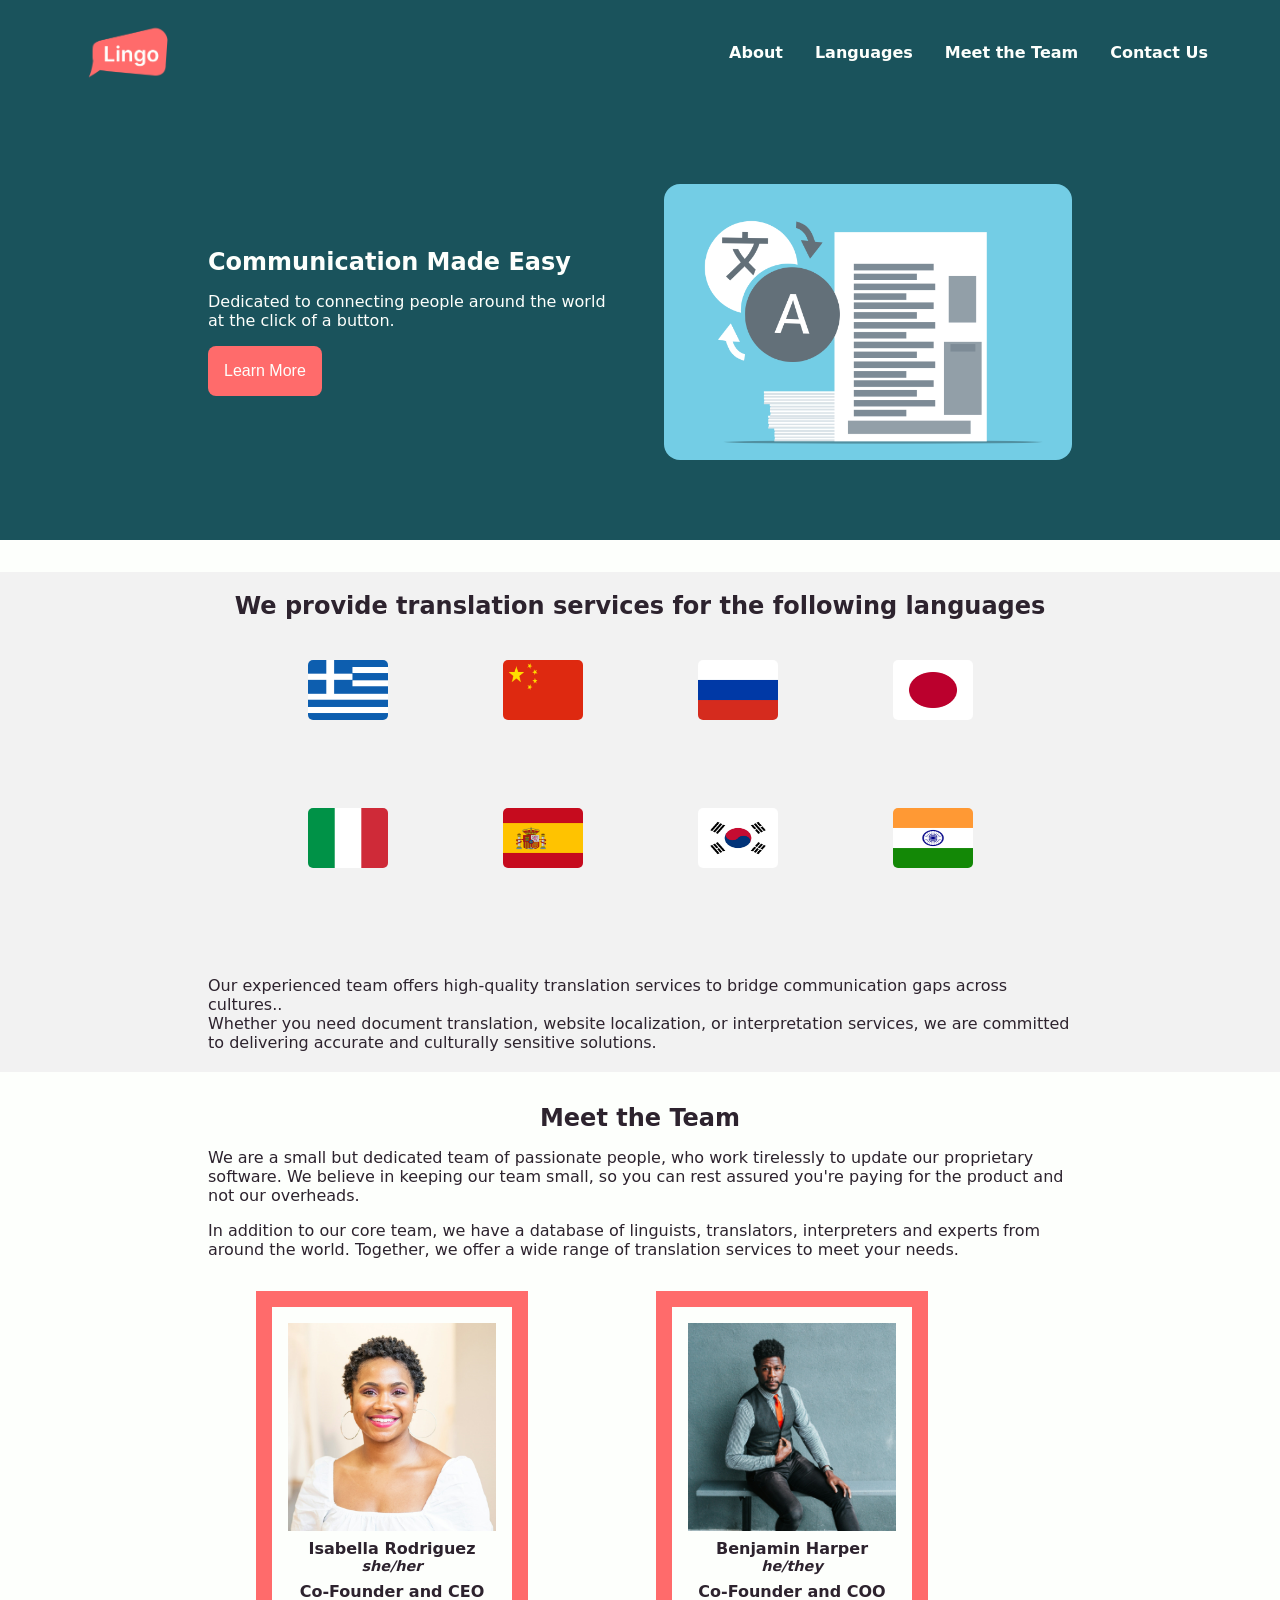
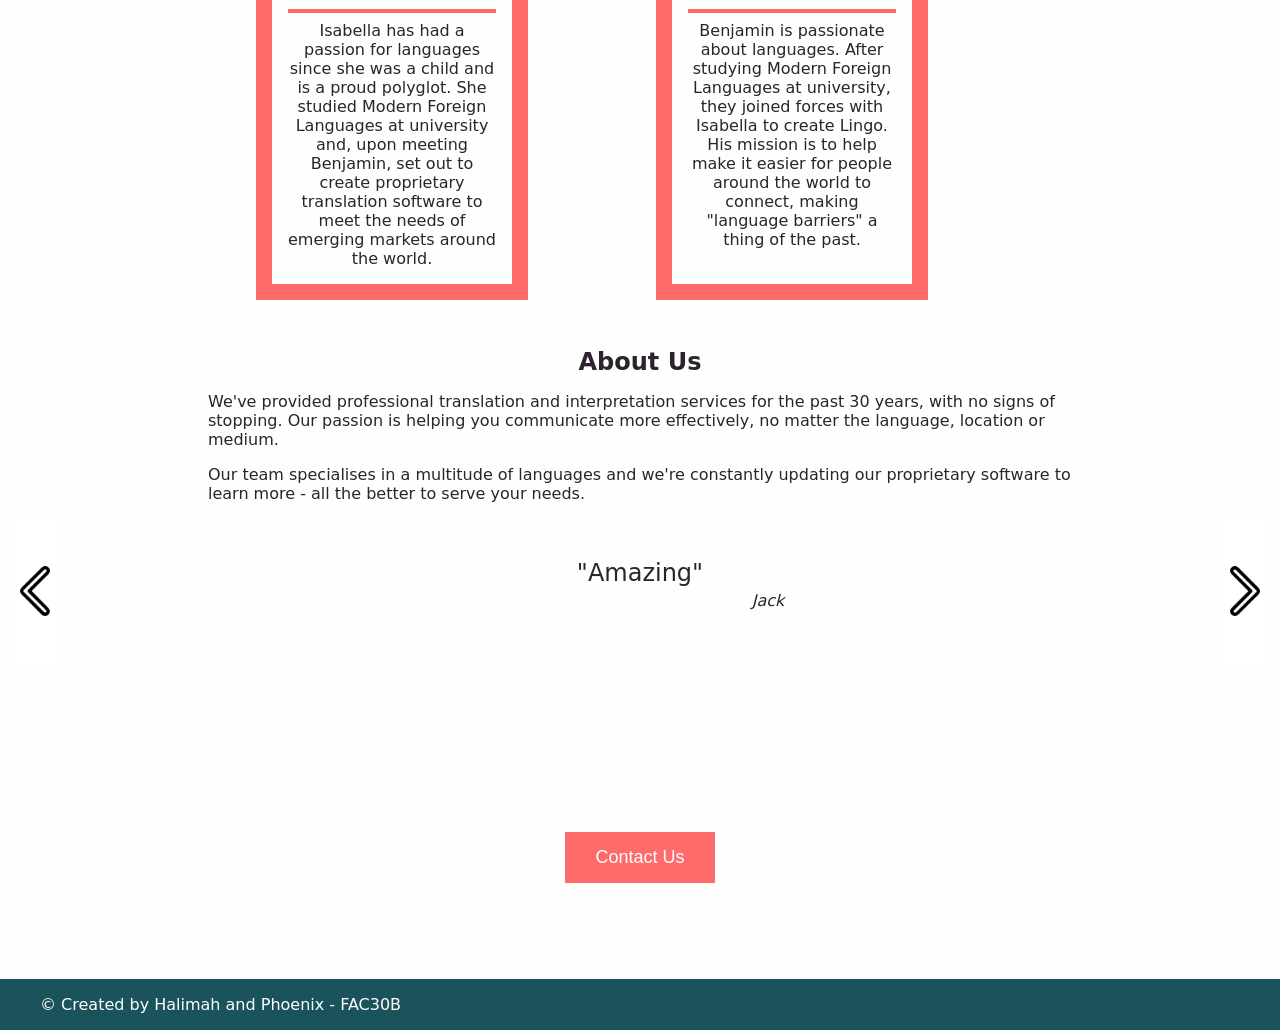
==== commit c20206d2: "Removed contact button and fixed carousel" ====
--- a/index.html
+++ b/index.html
@@ -44,10 +44,10 @@
         </section>
   
         <section id="langs" class="lgreen-bg">
-            <h2 class = "center-text">We provide translation services for the following languages:</h2>
+            <h2 class = "center-text">We provide translation services for the following languages</h2>
             <div class= "flag-container">
 
-                <div class="grid-container">
+                <div class="grid-container center">
                     <figure class="grid-item">
                       <img src="assets/greece-flag-square-small.jpg" alt="Greek Flag" class="gallery_img">
                    
@@ -123,39 +123,38 @@
                 <h2 tabindex="0" class="center-text">About Us</h2>
                 <p>We've provided professional translation and interpretation services for the past 30 years, with no signs of stopping. Our passion is helping you communicate more effectively, no matter the language, location or medium.</p>
                 <p>Our team specialises in a multitude of languages and we're constantly updating our proprietary software to learn more - all the better to serve your needs.</p>
-                <button class="btn" id="contact-btn"><a href="#contact">Contact Us</a></button>
             </div>
         </section>
         <section style="height: 200px;">
-            <div id="testimonialCarousel" class="carousel slide">
-                <div class="carousel-inner">
-                    <div class="carousel-item active">
+          <div id="testimonialCarousel" class="carousel slide">
+              <div class="carousel-inner">
+                  <div class="carousel-item active">
+                    <blockquote class="blockquote center-quote stack-sm">
+                      <p class="mb-0">"Amazing"</p>
+                      <cite class="cite">Jack</cite>
+                    </blockquote>
+                  </div>
+                  <div class="carousel-item">
                       <blockquote class="blockquote center-quote stack-sm">
-                        <p class="mb-0">"Amazing"</p>
-                        <cite class="cite">Jack</cite>
-                      </blockquote>
-                    </div>
-                    <div class="carousel-item">
-                        <blockquote class="blockquote center-quote stack-sm">
-                            <p class="mb-0">"Extravagent"</p>
-                            <cite class="cite">Kate</cite>
-                          </blockquote>
-                    </div>
-                    <div class="carousel-item">
-                        <blockquote class="blockquote center-quote stack-sm">
-                            <p class="mb-0">"Nice"</p>
-                            <cite class="cite">Michael</cite>
-                          </blockquote>
-                    </div>
+                          <p class="mb-0">"Extravagent"</p>
+                          <cite class="cite">Kate</cite>
+                        </blockquote>
                   </div>
-                  <button class="carousel-control carousel-control-prev" onclick="changeSlide(-1)">
-                    <img src="/assets/left-arrow.png" alt="Previous" class="carousel-arrow">
-                  </button>
-                  <button class="carousel-control carousel-control-next" onclick="changeSlide(1)">
-                    <img src="/assets/right-arrow.png" alt="Next" class="carousel-arrow">
-                  </button>
+                  <div class="carousel-item">
+                      <blockquote class="blockquote center-quote stack-sm">
+                          <p class="mb-0">"Nice"</p>
+                          <cite class="cite">Michael</cite>
+                        </blockquote>
+                  </div>
                 </div>
-              </section>
+                <button class="carousel-control carousel-control-prev" onclick="changeSlide(-1)">
+                  <img src="/assets/left-arrow.png" alt="Previous" class="carousel-arrow">
+                </button>
+                <button class="carousel-control carousel-control-next" onclick="changeSlide(1)">
+                  <img src="/assets/right-arrow.png" alt="Next" class="carousel-arrow">
+                </button>
+              </div>
+            </section>
 
               <section>
                 <div id="contact-btn-container">
--- a/style.css
+++ b/style.css
@@ -192,6 +192,7 @@
   color: var(--clr-neutral-900);
   font-family: "Inter", system-ui, sans-serif;
   width: 100%;
+  overflow-x: hidden;
 }
 
 /* Header */
@@ -351,8 +352,9 @@
   display: flex; /* new */
 
   justify-content: center;
-  height: 100px;
+  //height: 100px;
   aspect-ratio: 1;
+  //marin-left: auto;
 }
 .popover {
   font-size: 24px;
@@ -372,10 +374,9 @@
 
 @media (max-width: 950px) {
   .grid-container {
-    marin-left: 500px;
     grid-template-columns: 1fr 1fr; /* Two columns for small screens */
     grid-template-rows: repeat(
-      3,
+      4,
       100px
     ); /* Set fixed height for small screens */
   }
@@ -384,7 +385,7 @@
 .carousel-control-prev,
 .carousel-control-next {
   height: 150px;
-  width: 20px;
+  width: 50px;
 }
 
 .center-quote {
@@ -414,21 +415,21 @@
 }
 
 .carousel-inner {
-  //display: flex;
+  display: flex;
   transition: transform 0.5s ease-in-out;
-  overflow: hidden;
-  position: relative;
+  //overflow: hidden;
+  box-sizing: border-box;
 }
 
 .carousel-item {
-  max-width: 100%;
   min-width: 100%;
   box-sizing: border-box;
 }
-.carousel-arrow {
-  width: 30px; /* Adjust the width as needed */
-  height: 30px; /* Adjust the height as needed */
-}
+
+/* .carousel-arrow {
+  width: 30px;
+  height: 30px;
+} */
 #langs {
   //display: flex;
   justify-content: space-between;
@@ -437,23 +438,23 @@
   background-color: #f2f2f2;
 }
 .gallery-text {
-  font-size: 18px; /* Adjust the font size for the new class */
-  //margin-bottom: 20px;
+  font-size: 16px;
+  //margin-bottom: 10px;
 }
 .grid-item img {
-  width: 80px; /* Adjust the width of the flags */
-  height: 60px; /* Adjust the height of the flags */
+  width: 80px;
+  height: 60px;
   margin-bottom: 5px;
-  border-radius: 5px; /* Optional: Add border-radius for rounded corners */
+  border-radius: 5px;
 }
 
 .flag-label {
   margin-top: 20px;
-  margin-left: 5px; /* Adjust the margin-top value as needed */
-  display: block; /* Ensure each label is on a new line */
+  margin-left: 5px;
+  display: block;
 }
 .header-text {
-  //max-width: 300px; /* Adjust the width as needed */
+  //max-width: 300px;
   // margin-bottom: 100px;
   justify-content: center;
   text-allign: center;
@@ -467,17 +468,17 @@
 
 .cite {
   position: absolute;
-  top: 20px; /* Adjust the margin or spacing as needed */
+  top: 20px;
   left: 60%;
   transform: translateX(-50%);
-  font-size: 16px; /* Adjust the font size for the cite */
+  font-size: 16px;
 }
 
 #contact-btn-container {
   display: flex;
   justify-content: center;
   align-items: center;
-  height: 20vh; /* Adjust this to your preferred height */
+  height: 20vh;
   background: #fffff;
 }
 
@@ -525,11 +526,11 @@
   top: 10px;
   right: 10px;
   cursor: pointer;
-  font-size: 24px; /* Adjust the font size for a larger button */
-  padding: 10px; /* Adjust the padding for a larger button */
-  background: white; /* Remove any background color */
-  border: none; /* Remove any border */
-  color: #2d232e; /* Set the text color */
+  font-size: 24px;
+  padding: 10px;
+  background: white;
+  border: none;
+  color: #2d232e;
 }
 
 #contact-btn {
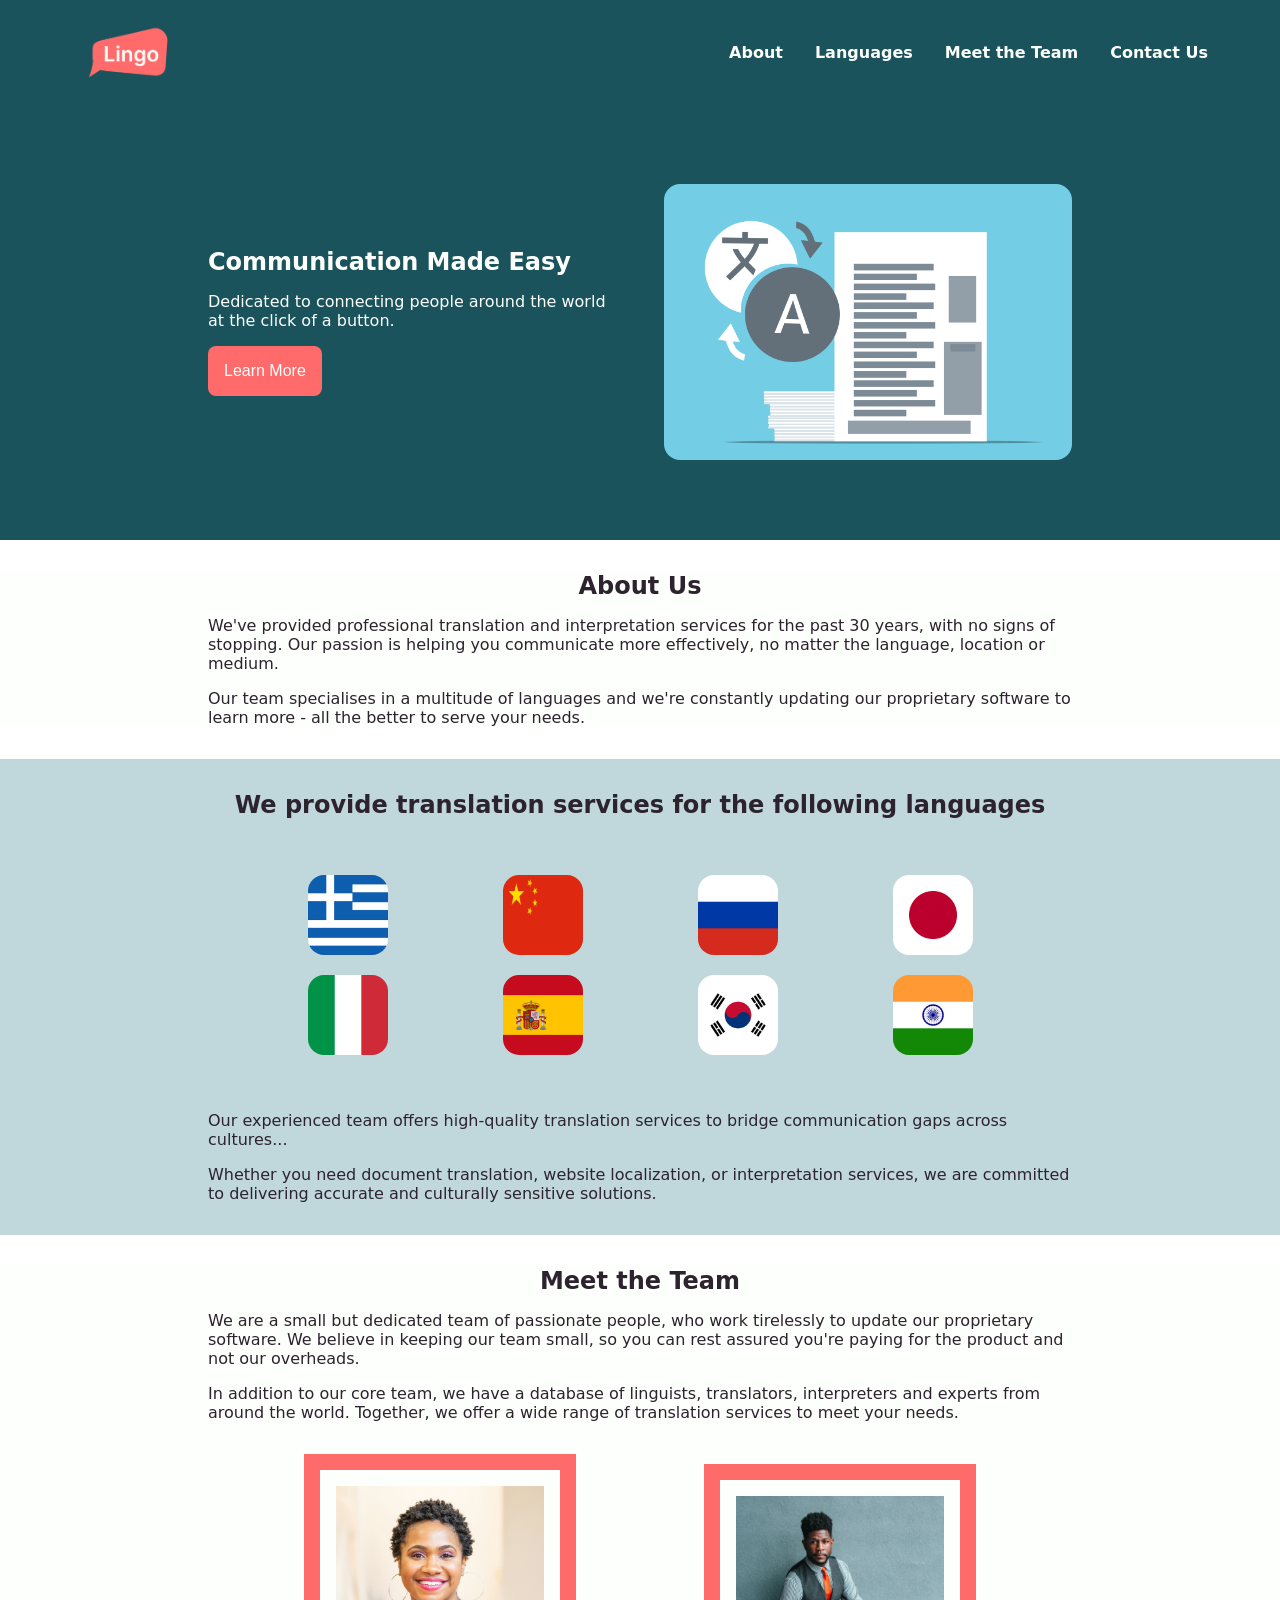
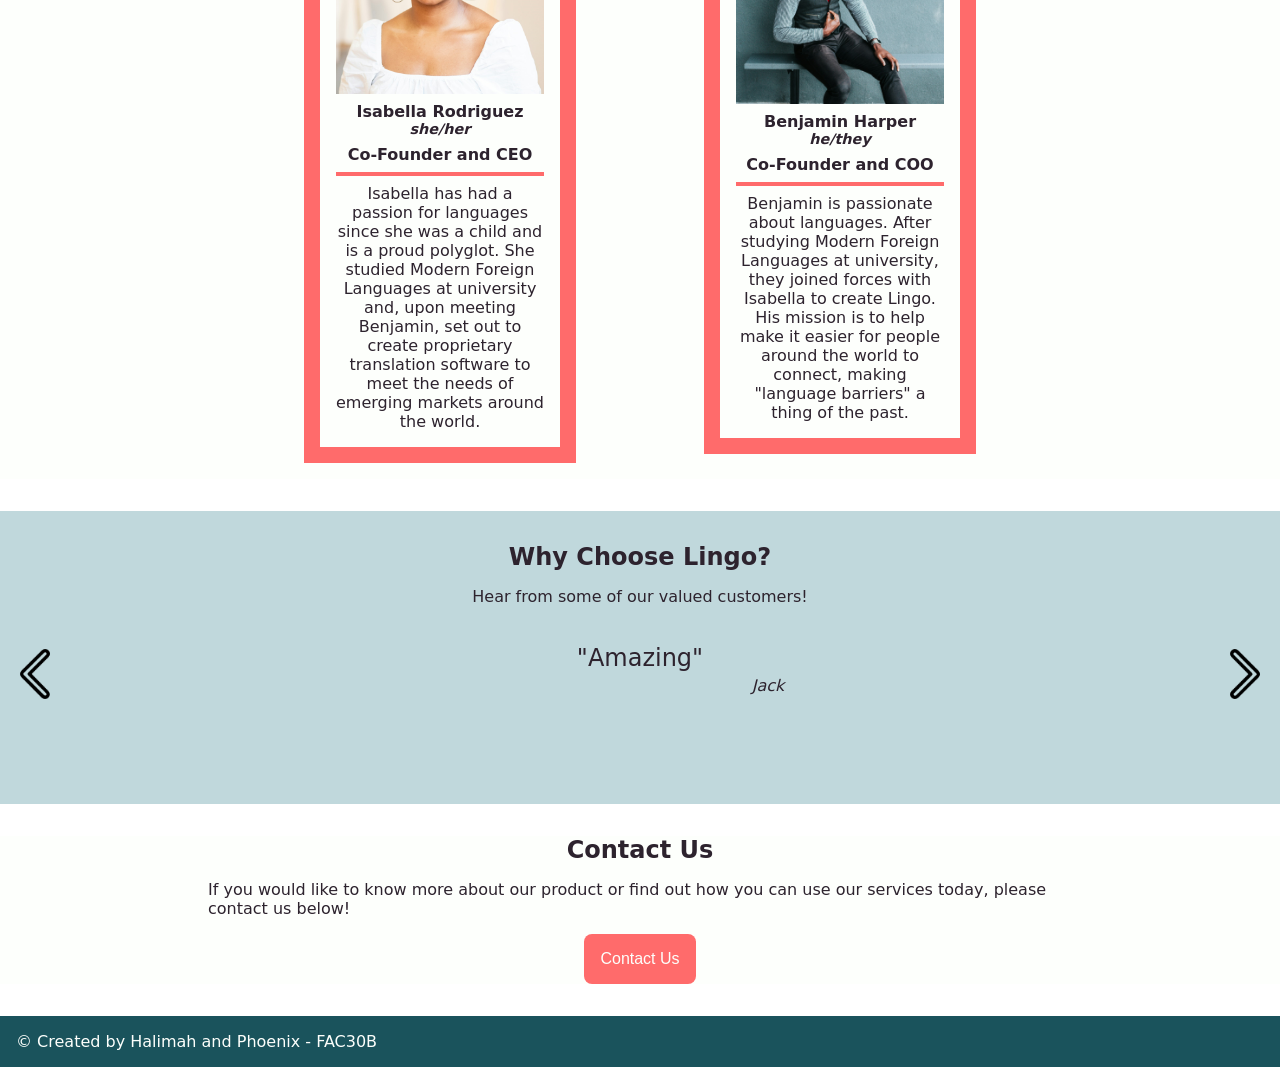
==== commit 29aab238: "fixing style inconsistencies and typos" ====
--- a/index.html
+++ b/index.html
@@ -11,7 +11,7 @@
 </head>
 
 <body>
-    <header class="green-bg">
+    <header class="green-bg" tabindex="0">
         <div class="wrapper flex-row center space-between width-lg gap-sm">
             <h1><a href="#"><img src="assets/4.png" alt="Lingo Agency Logo" class="img-sm" aria-label="Home" /></a></h1>
             <nav class="flex row">
@@ -30,7 +30,7 @@
         </div>
     </header>
     <main class="stack-lg">
-        <section class="hero green-bg" id="hero">
+        <section class="hero green-bg" id="hero" tabindex="0">
             <div class="wrapper grid-row center gap-lg">
                 <div class="col-one stack-md">
                     <h2 tabindex="0">Communication Made Easy</h2>
@@ -42,60 +42,57 @@
                 </div>
             </div>
         </section>
-  
-        <section id="langs" class="lgreen-bg">
-            <h2 class = "center-text">We provide translation services for the following languages</h2>
-            <div class= "flag-container">
-
+        <section class="white-bg" id="about" tabindex="0">
+          <div class="wrapper center stack-md">
+              <h2 tabindex="0" class="center-text">About Us</h2>
+              <p>We've provided professional translation and interpretation services for the past 30 years, with no signs of stopping. Our passion is helping you communicate more effectively, no matter the language, location or medium.</p>
+              <p>Our team specialises in a multitude of languages and we're constantly updating our proprietary software to learn more - all the better to serve your needs.</p>
+          </div>
+      </section>
+        <section id="langs" class="lgreen-bg" tabindex="0">
+            <div class="wrapper center stack-md">
+              <h2 class="center-text">We provide translation services for the following languages</h2>
+              <div class="flag-container">
                 <div class="grid-container center">
                     <figure class="grid-item">
                       <img src="assets/greece-flag-square-small.jpg" alt="Greek Flag" class="gallery_img">
-                   
+                    </figure>
+          
+                    <figure class="grid-item">
+                      <img src="assets/china-flag-small.png" alt="Chinese Flag" class="gallery_img">
                     </figure>
               
                     <figure class="grid-item">
-                      <img src="assets/china-flag-small.png" alt="Chinese Flag" class="gallery_img">
-                     
-                    </figure>
-              
-                    <figure class="grid-item">
-                      <img src="assets/russia-flag-square-small.png" alt="Russian Flag" class="gallery_img">
-                     
+                      <img src="assets/russia-flag-square-small.png" alt="Russian Flag" class="gallery_img"> 
                     </figure>
               
                     <figure class="grid-item">
                       <img src="assets/japan-flag-square-small.jpg" alt="Japanese Flag" class="gallery_img">
-                   
                     </figure>
               
                     <figure class="grid-item">
-                      <img src="assets/italy-flag-square-small.jpg" alt="Italian Flag" class="gallery_img">
-                      
+                      <img src="assets/italy-flag-square-small.jpg" alt="Italian Flag" class="gallery_img">  
                     </figure>
               
                     <figure class="grid-item">
-                      <img src="assets/spain-flag-square-small.jpg" alt="Spanish Flag" class="gallery_img">
-                     
+                      <img src="assets/spain-flag-square-small.jpg" alt="Spanish Flag" class="gallery_img"> 
                     </figure>
               
                     <figure class="grid-item">
                       <img src="assets/south-korea-flag-square-small.jpg" alt="South Korean Flag" class="gallery_img">
-                  
                     </figure>
               
                     <figure class="grid-item">
-                      <img src="assets/india-flag-square-small.jpg" alt="Indian Flag" class="gallery_img">
-                     
+                      <img src="assets/india-flag-square-small.jpg" alt="Indian Flag" class="gallery_img"> 
                     </figure>
                   </div>
                   
                 </div>
-                <div class="wrapper center">
-                    <p class="gallery-text">Our experienced team offers high-quality translation services to bridge communication gaps across cultures..</p>
-                    <p class="gallery-text"> Whether you need document translation, website localization, or interpretation services, we are committed to delivering accurate and culturally sensitive solutions.</p>
-                  </div>
+                  <p class="gallery-text">Our experienced team offers high-quality translation services to bridge communication gaps across cultures...</p>
+                  <p class="gallery-text"> Whether you need document translation, website localization, or interpretation services, we are committed to delivering accurate and culturally sensitive solutions.</p>
+            </div>
         </section>
-        <section id="team" class="white-bg">
+        <section id="team" class="white-bg" tabindex="0">
             <div class="wrapper center stack-md">
                 <h2 tabindex="0" class="center-text">Meet the Team</h2>
                 <p>We are a small but dedicated team of passionate people, who work tirelessly to update our proprietary software. We believe in keeping our team small, so you can rest assured you're paying for the product and not our overheads.</p>
@@ -103,14 +100,14 @@
                 <div class="team-grid center width-sm gap-md">
                     <div class="team-grid-item stack-sm">
                         <img src="assets/Isabella-alex-starnes-unsplash.jpg" class="width-xs" alt="A smiling black woman with short hair, wearing a white blouse">
-                        <h3 tabindex="0" class="name">Isabella Rodriguez <span class="pronouns" aria-label="pronouns">she/her</span></h3>
+                        <h3 class="name">Isabella Rodriguez <span class="pronouns">she/her</span></h3>
                         <p class="title">Co-Founder and CEO</p>
                         <hr></hr>
                         <p class="desc" id="desc-1">Isabella has had a passion for languages since she was a child and is a proud polyglot. She studied Modern Foreign Languages at university and, upon meeting Benjamin, set out to create proprietary translation software to meet the needs of emerging markets around the world.</p>
                     </div>
                     <div class="team-grid-item stack-sm">
                         <img src="assets/Benjamin-tyler-nix-unsplash.jpg" class="width-xs" alt="A black man dressed smartly in a vest with an orange tie, stares pensively">
-                        <h3 tabindex="0" class="name">Benjamin Harper <span class="pronouns" aria-label="pronouns">he/they</span></h3>
+                        <h3 class="name">Benjamin Harper <span class="pronouns">he/they</span></h3>
                         <p class="title">Co-Founder and COO</p>
                         <hr></hr>
                         <p class="desc" id="desc-2">Benjamin is passionate about languages. After studying Modern Foreign Languages at university, they joined forces with Isabella to create Lingo. His mission is to help make it easier for people around the world to connect, making "language barriers" a thing of the past.</p>
@@ -118,15 +115,12 @@
                 </div>
             </div>
         </section>
-        <section class="white-bg" id="about">
+        <section id="testimonial" class="lgreen-bg stack-md" tabindex="0">
             <div class="wrapper center stack-md">
-                <h2 tabindex="0" class="center-text">About Us</h2>
-                <p>We've provided professional translation and interpretation services for the past 30 years, with no signs of stopping. Our passion is helping you communicate more effectively, no matter the language, location or medium.</p>
-                <p>Our team specialises in a multitude of languages and we're constantly updating our proprietary software to learn more - all the better to serve your needs.</p>
+              <h2 class="center-text">Why Choose Lingo?</h2>
+              <p class="center-text">Hear from some of our valued customers!</p>
             </div>
-        </section>
-        <section style="height: 200px;">
-          <div id="testimonialCarousel" class="carousel slide">
+            <div id="testimonialCarousel" class="carousel slide"> <!-- .carousel and .slide aren't being used anywhere-->
               <div class="carousel-inner">
                   <div class="carousel-item active">
                     <blockquote class="blockquote center-quote stack-sm">
@@ -136,7 +130,7 @@
                   </div>
                   <div class="carousel-item">
                       <blockquote class="blockquote center-quote stack-sm">
-                          <p class="mb-0">"Extravagent"</p>
+                          <p class="mb-0">"Extravagant"</p>
                           <cite class="cite">Kate</cite>
                         </blockquote>
                   </div>
@@ -146,52 +140,50 @@
                           <cite class="cite">Michael</cite>
                         </blockquote>
                   </div>
-                </div>
+              </div>
                 <button class="carousel-control carousel-control-prev" onclick="changeSlide(-1)">
                   <img src="/assets/left-arrow.png" alt="Previous" class="carousel-arrow">
                 </button>
                 <button class="carousel-control carousel-control-next" onclick="changeSlide(1)">
                   <img src="/assets/right-arrow.png" alt="Next" class="carousel-arrow">
                 </button>
-              </div>
-            </section>
+            </div>
+        </section>
 
-              <section>
-                <div id="contact-btn-container">
+              <section id="contact" class="white-bg" tabindex="0">
+                <div class="wrapper center stack-md">
+                  <h2 class="center-text">Contact Us</h2>
+                  <p>If you would like to know more about our product or find out how you can use our services today, please contact us below!</p>
+                  <div id="contact-btn-container">
                     <!-- Contact Button -->
-                    <button id="contact-btn" onclick="openContactModal()">Contact Us</button>
-                </div>
-                <div class="modal" id="contact-modal">
+                    <button class="btn" id="contact-btn" onclick="openContactModal()">Contact Us</button>
+                  </div>
+                  <div class="modal" id="contact-modal">
                     <div class="modal-content">
-                        <span class="close-btn" onclick="closeContactModal()">&times;</span>
-                        <h2>Contact Us</h2>
+                      <span class="close-btn" onclick="closeContactModal()">&times;</span>
                         <form id="contactForm">
-                            <label for="name">Name:</label>
-                            <input type="text" id="name" name="name" required>
-                
-                            <label for="email">Email:</label>
-                            <input type="email" id="email" name="email" required>
-                
-                            <label for="message">Message:</label>
-                            <textarea id="message" name="message" rows="4" required></textarea>
-                
-                            <button type="submit">Submit</button>
+                          <label for="name">Name:</label>
+                          <input type="text" id="name" name="name" required>
+                          
+                          <label for="email">Email:</label>
+                          <input type="email" id="email" name="email" required>
+                          
+                          <label for="message">Message:</label>
+                          <textarea id="message" name="message" rows="4" required></textarea>
+                          
+                          <button class="btn" type="submit">Submit</button>
                         </form>
+                      </div>
                     </div>
-                </div>
-              </section>
+                  </div>
+                </section>
               <footer>
-                <div class="footer-content">
-                  <p>&copy; Created by Halimah and Phoenix - FAC30B</p>
-      
+                <div class="width-lg footer-content">
+                  <p>&copy; Created by <a href="https://github.com/fac30/Agency-Phoenix-Halimah">Halimah and Phoenix</a> - FAC30B</p>
                 </div>
               </footer>
     </main>
     <script src="index.js"></script>
-    <!-- <script src="https://cdn.jsdelivr.net/npm/bootstrap@5.3.2/dist/js/bootstrap.min.js" integrity="sha384-BBtl+eGJRgqQAUMxJ7pMwbEyER4l1g+O15P+16Ep7Q9Q+zqX6gSbd85u4mG4QzX+" crossorigin="anonymous"></script> -->
-    <!-- <script src="https://cdn.jsdelivr.net/npm/bootstrap@4.0.0/dist/js/bootstrap.min.js" integrity="sha384-JZR6Spejh4U02d8jOt6vLEHfe/JQGiRRSQQxSfFWpi1MquVdAyjUar5+76PVCmYl" crossorigin="anonymous"></script> -->
-    <script>
-    </script>
 </body>
 
 </html>
--- a/style.css
+++ b/style.css
@@ -185,10 +185,15 @@
   padding-inline: 3rem;
 }
 
+@media screen and (max-width: 680px) {
+  header > .wrapper {
+    padding-inline: 0.5rem;
+  }
+}
+
 /* Main CSS */
 
 body {
-  background-color: var(--clr-neutral-100);
   color: var(--clr-neutral-900);
   font-family: "Inter", system-ui, sans-serif;
   width: 100%;
@@ -283,7 +288,7 @@
     display: none;
   }
 
-  #nav-links:hover {
+  .nav-link:hover {
     border-bottom: solid 2px var(--clr-neutral-800);
   }
 
@@ -323,17 +328,17 @@
 
   .grid-row {
     grid-template-columns: repeat(1, 1fr);
-    grid-template-rows: repeat(2, 1fr);
+    grid-template-rows: repeat(1, auto 1fr);
   }
 }
 
 /* Languages section */
 
 .flag-container {
-  background-color: #f2f2f2;
+  /* background-color: #f2f2f2; */
   display: flex;
   justify-content: center;
-  //height: 90vh;
+  /* height: 90vh; */
   width: 100%;
   padding: 20px;
 }
@@ -341,20 +346,19 @@
 .grid-container {
   display: grid;
   grid-template-columns: repeat(4, 1fr);
-  grid-template-rows: repeat(2, 10vw);
+  grid-template-rows: repeat(2, 1fr);
   grid-gap: 20px;
   padding: 20px;
   max-width: 800px;
   width: 100%;
-  //margin-top: 0px;
+  /* margin-top: 0px; */
 }
 .grid-item {
   display: flex; /* new */
-
   justify-content: center;
-  //height: 100px;
+  /* height: 100px; */
   aspect-ratio: 1;
-  //marin-left: auto;
+  margin: auto;
 }
 .popover {
   font-size: 24px;
@@ -372,6 +376,30 @@
   max-width: 300px; /* Set maximum width for the popover */
 }
 
+#langs {
+  /* display: flex; */
+  justify-content: space-between;
+  /* align-items: center; */
+  padding-block: 2rem;
+  /* background-color: #f2f2f2; */
+}
+.gallery-text {
+  /* font-size: 16px; this is the default size */
+  /* //margin-bottom: 10px; */
+}
+.grid-item img {
+  width: 80px;
+  height: 80px;
+  /* margin-bottom: 5px; with gap this shouldn't be necessary */
+  border-radius: 1rem;
+}
+
+.flag-label {
+  margin-top: 20px;
+  margin-left: 5px;
+  display: block;
+}
+
 @media (max-width: 950px) {
   .grid-container {
     grid-template-columns: 1fr 1fr; /* Two columns for small screens */
@@ -382,6 +410,55 @@
   }
 }
 
+/* Meet the Team section */
+
+.team-grid {
+  --_team-grid-item-width: 17rem;
+  display: grid;
+  grid-template-columns: repeat(2, 1fr);
+  text-align: center;
+  padding: 1rem;
+}
+
+.team-grid-item {
+  border: 1rem solid var(--clr-accent-300);
+  background-color: var(--clr-accent-100);
+  padding: 1rem;
+  max-width: var(--_team-grid-item-width);
+  margin: auto;
+}
+
+.pronouns {
+  display: block;
+  font-style: italic;
+  font-size: var(--fs-small);
+}
+
+.name {
+  font-weight: var(--fw-bold);
+}
+
+.title {
+  font-weight: var(--fw-semi-bold);
+}
+
+hr {
+  border: 0.125rem solid var(--clr-accent-300);
+}
+
+@media screen and (max-width: 680px) {
+  .team-grid {
+    grid-template-columns: repeat(1, 1fr);
+    grid-template-rows: repeat(2, 1fr);
+  }
+}
+
+/* Testimonials section */
+
+#testimonialCarousel {
+  height: 150px;
+}
+
 .carousel-control-prev,
 .carousel-control-next {
   height: 150px;
@@ -396,14 +473,13 @@
 
 .carousel-control {
   position: absolute;
-  //top: 20%;
+  /* top: 20%; */
   transform: translateY(-50%);
   font-size: 24px;
-  background: white; /* Set the background color to black */
-  color: black; /* Set the text color to white */
+  background-color: inherit; /* Set the background color to black */
+  /* color: black; Set the text color to white */
   border: none;
   cursor: pointer;
-  background: #fffff;
 }
 
 .carousel-control-prev {
@@ -430,39 +506,19 @@
   width: 30px;
   height: 30px;
 } */
-#langs {
-  //display: flex;
-  justify-content: space-between;
-  //align-items: center;
-  padding: 20px;
-  background-color: #f2f2f2;
-}
-.gallery-text {
-  font-size: 16px;
-  //margin-bottom: 10px;
-}
-.grid-item img {
-  width: 80px;
-  height: 60px;
-  margin-bottom: 5px;
-  border-radius: 5px;
-}
-
-.flag-label {
-  margin-top: 20px;
-  margin-left: 5px;
-  display: block;
-}
-.header-text {
-  //max-width: 300px;
-  // margin-bottom: 100px;
+
+/* Doesn't appear to be in use */
+/* .header-text {
+  max-width: 300px;
+  margin-bottom: 100px;
   justify-content: center;
-  text-allign: center;
+  text-align: center;
   margin: auto;
-}
+} */
+
 .blockquote {
-  font-size: 24px;
-  line-height: 36px;
+  font-size: var(--fs-medium);
+  line-height: var(--fs-large);
   position: relative;
 }
 
@@ -471,35 +527,41 @@
   top: 20px;
   left: 60%;
   transform: translateX(-50%);
-  font-size: 16px;
-}
+  font-size: var(--fs-regular);
+}
+
+#testimonial {
+  padding-block: 2rem;
+}
+
+/* Contact Us section */
 
 #contact-btn-container {
   display: flex;
   justify-content: center;
   align-items: center;
-  height: 20vh;
-  background: #fffff;
-}
-
-#contact-btn {
+  /* height: 20vh; I'm not sure this needs to be taller than the space it takes up */
+}
+
+/* Commenting out because this is all styled with the .btn class */
+/* #contact-btn {
   background-color: #ff6b6b;
   color: #fdfffc;
   padding: 15px 30px;
   font-size: 18px;
   border: none;
   cursor: pointer;
-}
+} */
 
 /* Modal Styles */
-#contact-btn {
+/* #contact-btn {
   background-color: #ff6b6b;
   color: #fdfffc;
   padding: 15px 30px;
   font-size: 18px;
   border: none;
   cursor: pointer;
-}
+} */
 
 /* Modal Styles */
 #contact-modal {
@@ -515,7 +577,7 @@
 }
 
 #modal-content {
-  background-color: #fdfffc;
+  background-color: var(--clr-accent-100);
   padding: 20px;
   border-radius: 10px;
   text-align: center;
@@ -530,17 +592,17 @@
   padding: 10px;
   background: white;
   border: none;
-  color: #2d232e;
-}
-
-#contact-btn {
+  color: var(--clr-neutral-900);
+}
+
+/* #contact-btn {
   background-color: #ff6b6b;
   color: #fdfffc;
   padding: 15px 30px;
   font-size: 18px;
   border: none;
   cursor: pointer;
-}
+} I've added the class .btn to the #contact-btn container which does essentially the same thing */
 
 footer {
   background-color: var(--clr-neutral-800);
@@ -550,8 +612,8 @@
 }
 
 .footer-content {
-  max-width: 1200px;
-  margin: 0 auto;
+  /* max-width: 1200px; added a utility class instead for this */
+  margin-block: auto; /* changed to margin-block which does the same thing */
   display: flex;
   justify-content: space-between;
   align-items: center;
@@ -562,54 +624,7 @@
   height: 30px;
   margin: 0 5px;
 }
-/* Meet the Team section */
-
-.team-grid {
-  --_team-grid-item-width: 17rem;
-  display: grid;
-  grid-template-columns: repeat(2, 1fr);
-  text-align: center;
-  padding: 1rem;
-}
-
-.team-grid-item {
-  border: 1rem solid var(--clr-accent-300);
-  background-color: var(--clr-accent-100);
-  padding: 1rem;
-  max-width: var(--_team-grid-item-width);
-}
-
-.pronouns {
-  display: block;
-  font-style: italic;
-  font-size: var(--fs-small);
-}
-
-.name {
-  font-weight: var(--fw-bold);
-}
-
-.title {
-  font-weight: var(--fw-semi-bold);
-}
-
-.read-more {
-  color: var(--clr-neutral-900);
-  background-color: var(--clr-neutral-100);
-  font-size: var(--fs-small);
-}
-
-.read-more:hover {
-  background-color: var(--clr-neutral-300);
-}
-
-hr {
-  border: 0.125rem solid var(--clr-accent-300);
-}
-
-@media screen and (max-width: 680px) {
-  .team-grid {
-    grid-template-columns: repeat(1, 1fr);
-    grid-template-rows: repeat(2, 1fr);
-  }
-}
+
+footer a:hover {
+  color: var(--clr-accent-300);
+}
